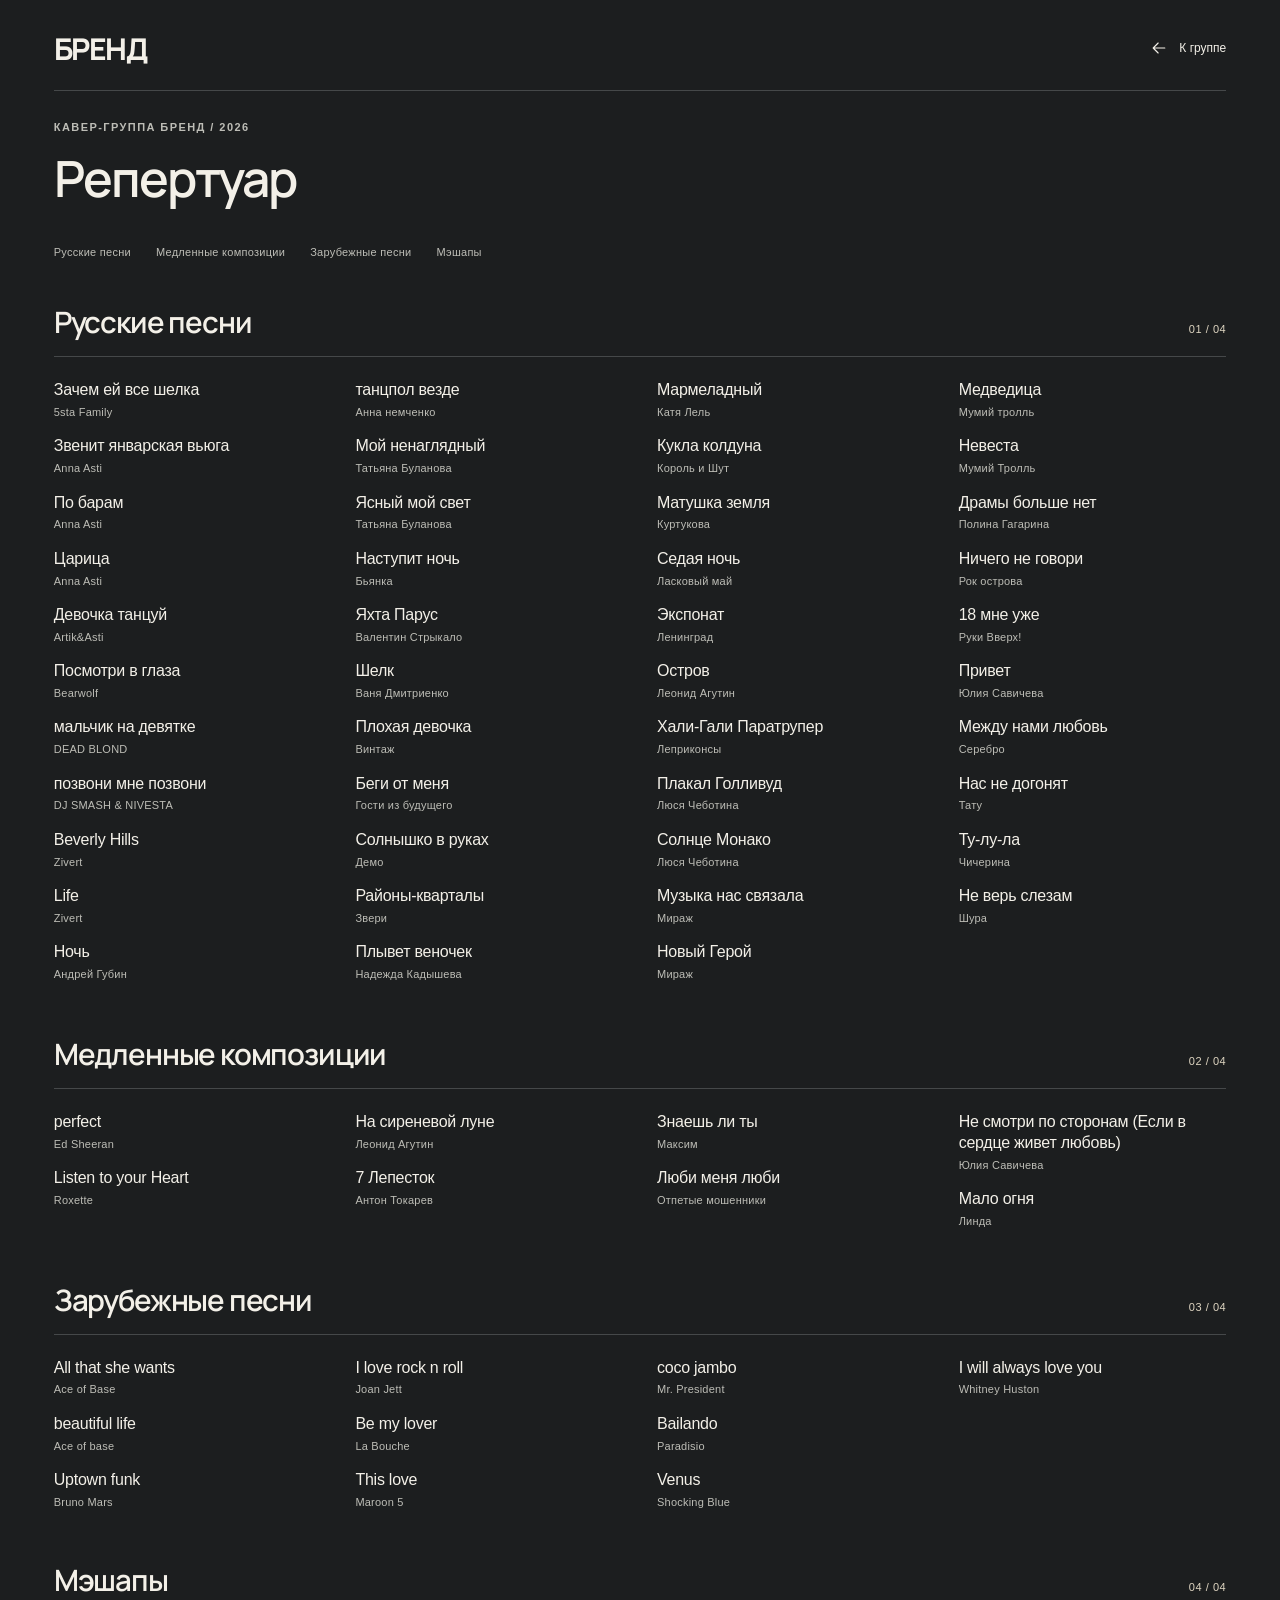
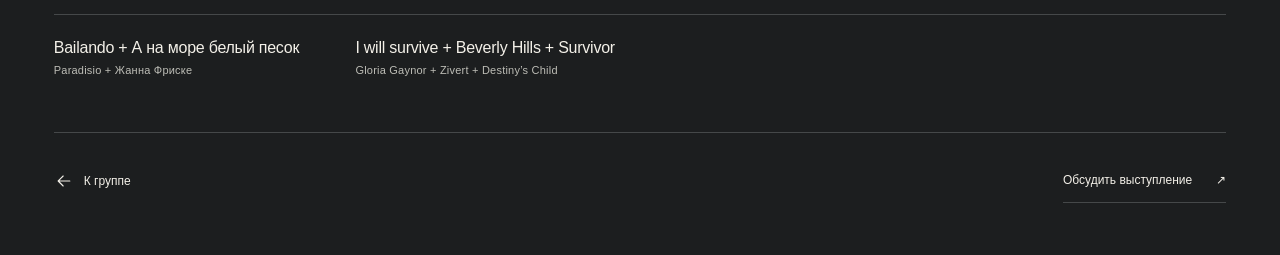
==== brend-repertoire.html @ 03346eb5 "Refresh band photos, shared typography and full-screen galleries" ====
<!doctype html>
<html lang="ru"><head><meta charset="utf-8"><meta name="viewport" content="width=device-width,initial-scale=1"><meta name="robots" content="noindex,nofollow"><meta name="theme-color" content="#f3f0e9"><meta name="color-scheme" content="light"><title>Репертуар — БРЕНД</title><meta name="description" content="Полный репертуар кавер-группы БРЕНД"><link rel="stylesheet" href="styles.css?v=20261029"><link rel="stylesheet" href="repertoire.css?v=20261029"><link rel="icon" href="data:image/svg+xml,%3Csvg%20xmlns%3D%22http%3A%2F%2Fwww.w3.org%2F2000%2Fsvg%22%20viewBox%3D%220%200%2048%2048%22%3E%3Crect%20width%3D%2248%22%20height%3D%2248%22%20rx%3D%228%22%20fill%3D%22%2320201e%22%2F%3E%3Cpath%20d%3D%22M14%2014l20%2020m0-20L14%2034%22%20stroke%3D%22%23f3f0e9%22%20stroke-width%3D%223%22%2F%3E%3C%2Fsvg%3E"></head><body class="repertoire-page brend"><a class="skip" href="#main">К содержимому</a><main id="main" class="rep-shell"><header class="rep-header"><a class="rep-brand" href="brend.html" aria-label="БРЕНД — на страницу группы">БРЕНД</a><a class="rep-back" href="brend.html"><svg viewBox="0 0 24 24" fill="none" aria-hidden="true"><path d="M19 12H5m6-6-6 6 6 6" stroke="currentColor" stroke-width="1.3" stroke-linecap="round" stroke-linejoin="round"/></svg><span>К группе</span></a></header><div class="rep-intro"><p class="eyebrow">КАВЕР-ГРУППА БРЕНД / 2026</p><h1>Репертуар</h1></div><div class="catalog-tools"><nav class="category-links" aria-label="Категории репертуара"><a href="#category-01">Русские песни</a><a href="#category-02">Медленные композиции</a><a href="#category-03">Зарубежные песни</a><a href="#category-04">Мэшапы</a></nav></div><div class="catalog-sections"><section class="rep-section" id="category-01" aria-labelledby="category-title-01"><header class="rep-section-head"><h2 id="category-title-01">Русские песни</h2><span class="rep-section-index">01 / 04</span></header><ol class="rep-songs" aria-label="Русские песни"><li class="rep-song" data-song-id="brend-p003"><span class="rep-song-title">Зачем ей все шелка</span><span class="rep-song-artist">5sta Family</span></li><li class="rep-song" data-song-id="brend-p004"><span class="rep-song-title">Звенит январская вьюга</span><span class="rep-song-artist">Anna Asti</span></li><li class="rep-song" data-song-id="brend-p005"><span class="rep-song-title">По барам</span><span class="rep-song-artist">Anna Asti</span></li><li class="rep-song" data-song-id="brend-p006"><span class="rep-song-title">Царица</span><span class="rep-song-artist">Anna Asti</span></li><li class="rep-song" data-song-id="brend-p007"><span class="rep-song-title">Девочка танцуй</span><span class="rep-song-artist">Artik&amp;Asti</span></li><li class="rep-song" data-song-id="brend-p008"><span class="rep-song-title">Посмотри в глаза</span><span class="rep-song-artist">Bearwolf</span></li><li class="rep-song" data-song-id="brend-p009"><span class="rep-song-title">мальчик на девятке</span><span class="rep-song-artist">DEAD BLOND</span></li><li class="rep-song" data-song-id="brend-p010"><span class="rep-song-title">позвони мне позвони</span><span class="rep-song-artist">DJ SMASH &amp; NIVESTA</span></li><li class="rep-song" data-song-id="brend-p011"><span class="rep-song-title">Beverly Hills</span><span class="rep-song-artist">Zivert</span></li><li class="rep-song" data-song-id="brend-p012"><span class="rep-song-title">Life</span><span class="rep-song-artist">Zivert</span></li><li class="rep-song" data-song-id="brend-p013"><span class="rep-song-title">Ночь</span><span class="rep-song-artist">Андрей Губин</span></li><li class="rep-song" data-song-id="brend-p014"><span class="rep-song-title">танцпол везде</span><span class="rep-song-artist">Анна немченко</span></li><li class="rep-song" data-song-id="brend-p015"><span class="rep-song-title">Мой ненаглядный</span><span class="rep-song-artist">Татьяна Буланова</span></li><li class="rep-song" data-song-id="brend-p016"><span class="rep-song-title">Ясный мой свет</span><span class="rep-song-artist">Татьяна Буланова</span></li><li class="rep-song" data-song-id="brend-p017"><span class="rep-song-title">Наступит ночь</span><span class="rep-song-artist">Бьянка</span></li><li class="rep-song" data-song-id="brend-p018"><span class="rep-song-title">Яхта Парус</span><span class="rep-song-artist">Валентин Стрыкало</span></li><li class="rep-song" data-song-id="brend-p019"><span class="rep-song-title">Шелк</span><span class="rep-song-artist">Ваня Дмитриенко</span></li><li class="rep-song" data-song-id="brend-p020"><span class="rep-song-title">Плохая девочка</span><span class="rep-song-artist">Винтаж</span></li><li class="rep-song" data-song-id="brend-p021"><span class="rep-song-title">Беги от меня</span><span class="rep-song-artist">Гости из будущего</span></li><li class="rep-song" data-song-id="brend-p022"><span class="rep-song-title">Солнышко в руках</span><span class="rep-song-artist">Демо</span></li><li class="rep-song" data-song-id="brend-p023"><span class="rep-song-title">Районы-кварталы</span><span class="rep-song-artist">Звери</span></li><li class="rep-song" data-song-id="brend-p024"><span class="rep-song-title">Плывет веночек</span><span class="rep-song-artist">Надежда Кадышева</span></li><li class="rep-song" data-song-id="brend-p025"><span class="rep-song-title">Мармеладный</span><span class="rep-song-artist">Катя Лель</span></li><li class="rep-song" data-song-id="brend-p026"><span class="rep-song-title">Кукла колдуна</span><span class="rep-song-artist">Король и Шут</span></li><li class="rep-song" data-song-id="brend-p027"><span class="rep-song-title">Матушка земля</span><span class="rep-song-artist">Куртукова</span></li><li class="rep-song" data-song-id="brend-p028"><span class="rep-song-title">Седая ночь</span><span class="rep-song-artist">Ласковый май</span></li><li class="rep-song" data-song-id="brend-p029"><span class="rep-song-title">Экспонат</span><span class="rep-song-artist">Ленинград</span></li><li class="rep-song" data-song-id="brend-p030"><span class="rep-song-title">Остров</span><span class="rep-song-artist">Леонид Агутин</span></li><li class="rep-song" data-song-id="brend-p031"><span class="rep-song-title">Хали-Гали Паратрупер</span><span class="rep-song-artist">Леприконсы</span></li><li class="rep-song" data-song-id="brend-p032"><span class="rep-song-title">Плакал Голливуд</span><span class="rep-song-artist">Люся Чеботина</span></li><li class="rep-song" data-song-id="brend-p033"><span class="rep-song-title">Солнце Монако</span><span class="rep-song-artist">Люся Чеботина</span></li><li class="rep-song" data-song-id="brend-p034"><span class="rep-song-title">Музыка нас связала</span><span class="rep-song-artist">Мираж</span></li><li class="rep-song" data-song-id="brend-p035"><span class="rep-song-title">Новый Герой</span><span class="rep-song-artist">Мираж</span></li><li class="rep-song" data-song-id="brend-p036"><span class="rep-song-title">Медведица</span><span class="rep-song-artist">Мумий тролль</span></li><li class="rep-song" data-song-id="brend-p037"><span class="rep-song-title">Невеста</span><span class="rep-song-artist">Мумий Тролль</span></li><li class="rep-song" data-song-id="brend-p038"><span class="rep-song-title">Драмы больше нет</span><span class="rep-song-artist">Полина Гагарина</span></li><li class="rep-song" data-song-id="brend-p039"><span class="rep-song-title">Ничего не говори</span><span class="rep-song-artist">Рок острова</span></li><li class="rep-song" data-song-id="brend-p040"><span class="rep-song-title">18 мне уже</span><span class="rep-song-artist">Руки Вверх!</span></li><li class="rep-song" data-song-id="brend-p041"><span class="rep-song-title">Привет</span><span class="rep-song-artist">Юлия Савичева</span></li><li class="rep-song" data-song-id="brend-p042"><span class="rep-song-title">Между нами любовь</span><span class="rep-song-artist">Серебро</span></li><li class="rep-song" data-song-id="brend-p043"><span class="rep-song-title">Нас не догонят</span><span class="rep-song-artist">Тату</span></li><li class="rep-song" data-song-id="brend-p044"><span class="rep-song-title">Ту-лу-ла</span><span class="rep-song-artist">Чичерина</span></li><li class="rep-song" data-song-id="brend-p045"><span class="rep-song-title">Не верь слезам</span><span class="rep-song-artist">Шура</span></li></ol></section><section class="rep-section" id="category-02" aria-labelledby="category-title-02"><header class="rep-section-head"><h2 id="category-title-02">Медленные композиции</h2><span class="rep-section-index">02 / 04</span></header><ol class="rep-songs" aria-label="Медленные композиции"><li class="rep-song" data-song-id="brend-p048"><span class="rep-song-title">perfect</span><span class="rep-song-artist">Ed Sheeran</span></li><li class="rep-song" data-song-id="brend-p049"><span class="rep-song-title">Listen to your Heart</span><span class="rep-song-artist">Roxette</span></li><li class="rep-song" data-song-id="brend-p050"><span class="rep-song-title">На сиреневой луне</span><span class="rep-song-artist">Леонид Агутин</span></li><li class="rep-song" data-song-id="brend-p051"><span class="rep-song-title">7 Лепесток</span><span class="rep-song-artist">Антон Токарев</span></li><li class="rep-song" data-song-id="brend-p052"><span class="rep-song-title">Знаешь ли ты</span><span class="rep-song-artist">Максим</span></li><li class="rep-song" data-song-id="brend-p053"><span class="rep-song-title">Люби меня люби</span><span class="rep-song-artist">Отпетые мошенники</span></li><li class="rep-song" data-song-id="brend-p054"><span class="rep-song-title">Не смотри по сторонам (Если в сердце живет любовь)</span><span class="rep-song-artist">Юлия Савичева</span></li><li class="rep-song" data-song-id="brend-p055"><span class="rep-song-title">Мало огня</span><span class="rep-song-artist">Линда</span></li></ol></section><section class="rep-section" id="category-03" aria-labelledby="category-title-03"><header class="rep-section-head"><h2 id="category-title-03">Зарубежные песни</h2><span class="rep-section-index">03 / 04</span></header><ol class="rep-songs" aria-label="Зарубежные песни"><li class="rep-song" data-song-id="brend-p058"><span class="rep-song-title">All that she wants</span><span class="rep-song-artist">Ace of Base</span></li><li class="rep-song" data-song-id="brend-p059"><span class="rep-song-title">beautiful life</span><span class="rep-song-artist">Ace of base</span></li><li class="rep-song" data-song-id="brend-p060"><span class="rep-song-title">Uptown funk</span><span class="rep-song-artist">Bruno Mars</span></li><li class="rep-song" data-song-id="brend-p061"><span class="rep-song-title">I love rock n roll</span><span class="rep-song-artist">Joan Jett</span></li><li class="rep-song" data-song-id="brend-p062"><span class="rep-song-title">Be my lover</span><span class="rep-song-artist">La Bouche</span></li><li class="rep-song" data-song-id="brend-p063"><span class="rep-song-title">This love</span><span class="rep-song-artist">Maroon 5</span></li><li class="rep-song" data-song-id="brend-p064"><span class="rep-song-title">coco jambo</span><span class="rep-song-artist">Mr. President</span></li><li class="rep-song" data-song-id="brend-p065"><span class="rep-song-title">Bailando</span><span class="rep-song-artist">Paradisio</span></li><li class="rep-song" data-song-id="brend-p066"><span class="rep-song-title">Venus</span><span class="rep-song-artist">Shocking Blue</span></li><li class="rep-song" data-song-id="brend-p067"><span class="rep-song-title">I will always love you</span><span class="rep-song-artist">Whitney Huston</span></li></ol></section><section class="rep-section" id="category-04" aria-labelledby="category-title-04"><header class="rep-section-head"><h2 id="category-title-04">Мэшапы</h2><span class="rep-section-index">04 / 04</span></header><ol class="rep-songs" aria-label="Мэшапы"><li class="rep-song" data-song-id="brend-p070"><span class="rep-song-title">Bailando + А на море белый песок</span><span class="rep-song-artist">Paradisio + Жанна Фриске</span></li><li class="rep-song" data-song-id="brend-p071"><span class="rep-song-title">I will survive + Beverly Hills + Survivor</span><span class="rep-song-artist">Gloria Gaynor + Zivert + Destiny’s Child</span></li></ol></section></div><footer class="rep-footer"><a class="rep-back" href="brend.html"><svg viewBox="0 0 24 24" fill="none" aria-hidden="true"><path d="M19 12H5m6-6-6 6 6 6" stroke="currentColor" stroke-width="1.3" stroke-linecap="round" stroke-linejoin="round"/></svg><span>К группе</span></a><a class="rep-booking" href="index.html?band=brend#booking">Обсудить выступление <span aria-hidden="true">↗</span></a></footer></main></body></html>
---- styles.css ----
:root{--paper:#f3f0e9;--ink:#20201e;--line:#d2cec6;--muted:#69665f;--accent:#353b3f;--gutter:clamp(22px,4.2vw,80px);font-family:Arial,Helvetica,sans-serif;color:var(--ink);background:var(--paper);font-synthesis:none}*{box-sizing:border-box}html{scroll-behavior:smooth;scroll-padding-top:90px}body{margin:0}a{color:inherit;text-decoration:none}button,input,select{font:inherit}button,a,input,select{-webkit-tap-highlight-color:transparent}button{cursor:pointer}img{display:block;width:100%;height:auto}button{color:inherit}a:focus-visible,button:focus-visible,input:focus-visible,select:focus-visible{outline:3px solid var(--accent);outline-offset:5px}button:disabled{cursor:default}h1,h2,h3,p{margin:0}h1,h2{letter-spacing:-.055em;line-height:.99;font-weight:500}h2{font-size:clamp(32px,3.4vw,58px)}.eyebrow{font-size:11px;letter-spacing:.13em;line-height:1.5;font-weight:700;margin-bottom:24px}.muted{color:var(--muted);font-size:15px;line-height:1.65}.skip{position:fixed;top:-100px;left:20px;background:white;padding:20px;z-index:50}.skip:focus{top:10px}.review-strip{height:32px;background:#242423;color:#dcd8d0;display:flex;align-items:center;justify-content:space-between;padding:0 var(--gutter);font-size:10px;letter-spacing:.09em}.review-strip a{letter-spacing:0;font-size:11px}.review-strip a:hover{text-decoration:underline}.site-header{display:flex;align-items:center;justify-content:space-between;padding:0 var(--gutter);height:84px;border-bottom:1px solid var(--line);gap:24px}.wordmark{font-weight:800;letter-spacing:-.04em;white-space:nowrap;font-size:17px}.wordmark i{font-style:normal;font-weight:400;color:var(--muted);margin:0 10px}.site-header nav{display:flex;align-items:center;gap:22px;font-size:12px;letter-spacing:.035em;font-weight:700}.site-header nav a{padding:10px 0}.site-header nav a[aria-current]{border-bottom:2px solid var(--accent)}.nav-divider{color:#aaa59c;font-weight:400}.header-cta{font-size:12px;border-bottom:1px solid currentColor;padding-bottom:7px}.header-cta span{margin-left:20px}.hub-intro{display:flex;justify-content:space-between;align-items:flex-end;padding:44px var(--gutter) 38px}.hub-intro h1{font-size:clamp(54px,6.5vw,108px);line-height:.91}.hub-intro .eyebrow{margin-bottom:16px}.hub-intro>p{line-height:1.65;font-size:16px;margin-bottom:4px;max-width:330px}.stages{display:grid;grid-template-columns:1fr 1fr;gap:20px;margin:0 var(--gutter)}.stage{display:block;min-width:0}.stage-image{height:clamp(280px,27vw,470px);position:relative;overflow:hidden;background:#252323}.stage-image img{height:100%;object-fit:cover;transition:transform .7s ease;object-position:center 43%}.mybach-stage .stage-image img{object-position:center 39%}.stage:hover img{transform:scale(1.025)}.stage-number{position:absolute;top:22px;left:24px;color:white;font-size:10px;letter-spacing:.15em;text-shadow:0 1px 8px #000}.stage-enter{position:absolute;bottom:22px;right:24px;width:46px;height:46px;border:1px solid #ffffff80;border-radius:50%;display:grid;place-items:center;color:white;background:#15151538;font-size:24px;transition:background .2s}.stage:hover .stage-enter{background:#f5f1e5;color:#262522}.stage-text{display:flex;align-items:center;justify-content:space-between;padding:22px 24px 24px;color:white;gap:14px}.brend-stage .stage-text{background:#353b3f}.mybach-stage .stage-text{background:#242423;color:#f5f1e8}.stage-text h2{font-size:clamp(28px,3.1vw,54px);letter-spacing:-.055em}.brend-stage h2{font-weight:900;font-style:italic}.mybach-stage h2{font-family:Georgia,'Times New Roman',serif;letter-spacing:-.07em;font-weight:400}.stage-text p{font-size:12px;margin-top:10px;opacity:.8;line-height:1.5}.stage-link{font-size:11px;white-space:nowrap}.section{margin:0 var(--gutter);padding:85px 0;border-bottom:1px solid var(--line)}.section-heading .muted{margin-top:22px}.listen-section{display:grid;grid-template-columns:1fr 1fr;gap:70px}.listen-section h2{font-size:clamp(30px,3vw,48px)}.promo-rows{align-self:center}.promo-row{display:grid;grid-template-columns:36px 1fr auto 40px 14px;gap:18px;width:100%;border:0;border-bottom:1px solid var(--line);background:none;text-align:left;align-items:center;padding:24px 0;font-size:12px}.promo-row:first-child{border-top:1px solid var(--line)}.promo-row>strong{font-size:15px}.promo-row:hover .play-small{background:var(--ink);color:var(--paper)}.play-small{display:grid;place-items:center;border:1px solid currentColor;width:34px;height:34px;border-radius:50%;font-size:10px}.promo-row>span:nth-child(3),.promo-row time{color:var(--muted);font-size:11px}.booking{display:grid;grid-template-columns:1fr 1fr;gap:90px}.booking h2{font-size:clamp(34px,3.7vw,64px)}.booking .muted{max-width:320px;margin-top:24px}.booking-form{max-width:660px}.booking-form label{display:flex;flex-direction:column;font-size:11px;line-height:1.6;gap:8px;margin-bottom:22px}.booking-form input,.booking-form select{width:100%;min-width:0;border:0;border-bottom:1px solid var(--line);background:transparent;border-radius:0;padding:10px 0 12px;font-size:14px;color:var(--ink);min-height:44px}.booking-form select{padding-right:22px}.form-row{display:grid;grid-template-columns:1fr 1fr;gap:24px}.button{display:inline-flex;align-items:center;justify-content:space-between;gap:24px;min-height:52px;padding:16px 24px;border:1px solid transparent;font-size:12px;line-height:1.4}.button.primary{background:var(--accent);color:#fff}.button:hover{filter:brightness(1.1)}.button small{opacity:.65;margin-left:16px;font-size:10px}.booking .button{width:100%}.form-result{margin-top:20px;padding-top:20px;border-top:1px solid var(--line);font-size:13px;line-height:1.7}.form-result[hidden]{display:none}footer{padding:34px var(--gutter);display:flex;align-items:center;justify-content:space-between;gap:24px;font-size:11px}footer>span{color:var(--muted)}footer>a:last-child{border-bottom:1px solid var(--line);padding:6px 0}.band-hero{display:grid;grid-template-columns:42% 58%;min-height:620px;overflow:hidden}.band-hero-copy{padding:65px 36px 58px var(--gutter);position:relative;z-index:1}.band-hero h1{font-size:clamp(70px,8vw,142px);white-space:nowrap;margin-bottom:32px;letter-spacing:-.07em}.brend .band-hero h1{font-style:italic;font-weight:900}.band-tagline{font-size:clamp(30px,3vw,47px);line-height:1.06;letter-spacing:-.045em;margin-bottom:22px}.hero-description{max-width:350px;font-size:14px;line-height:1.65;margin-bottom:32px;color:var(--muted)}.band-hero-image{position:relative;min-width:0;background:#221c1e;overflow:hidden}.band-hero-image img{height:100%;width:100%;object-fit:cover;object-position:center}.brend .band-hero-image img{object-fit:contain;background:#292d30}.band-hero-image .image-caption{position:absolute;bottom:24px;left:28px;font-size:10px;letter-spacing:.16em;color:white;opacity:.75}.mybach{--paper:#1b1c1c;--ink:#f1eee7;--line:#454443;--muted:#b6b3ab;--accent:#d7c6a3;color:var(--ink);background:var(--paper)}.mybach .review-strip{background:#111212}.mybach h1,.mybach h2{font-family:Georgia,'Times New Roman',serif;font-weight:400;letter-spacing:-.065em}.mybach .band-hero h1{font-size:clamp(72px,7.4vw,132px)}.mybach .button.primary{
 background:transparent;
 border-color:#777266;
 color:var(--ink);
 font-family:Georgia,'Times New Roman',serif;
 font-size:16px;
 letter-spacing:.01em;
 min-height:56px;
 padding:15px 22px;
 transition:background-color .2s,border-color .2s;
}
.mybach .button.primary:hover{
 background:#d7c6a312;
 border-color:var(--accent);
 filter:none;
}
.mybach .button.primary:active{background:#d7c6a31c}
.mybach .band-hero-copy .button.primary{gap:16px}
.mybach .band-hero-copy .button.primary>span{
 display:grid;
 place-items:center;
 flex:0 0 26px;
 height:26px;
 border:1px solid #777266;
 border-radius:50%;
 font-family:Arial,Helvetica,sans-serif;
 font-size:9px;
 padding-left:1px;
}
.mybach .button.primary small{
 font-family:Arial,Helvetica,sans-serif;
 font-size:10px;
 color:var(--muted);
 opacity:1;
 margin-left:12px;
}
.mybach .booking .button.primary{text-align:left}
.mybach .band-tagline{font-family:Georgia,'Times New Roman',serif;letter-spacing:-.04em}.mybach .booking-form select option{background:#1b1c1c;color:#f1eee7}.mybach input{color-scheme:dark}.section-nav{display:flex;align-items:center;gap:40px;border-block:1px solid var(--line);padding:24px var(--gutter);font-size:12px;overflow:auto;white-space:nowrap}.section-nav a:last-child{margin-left:auto}.section-nav a:hover{color:var(--accent)}.live-section{display:grid;grid-template-columns:32% 1fr;gap:60px;align-items:center}.video-poster{position:relative;padding:0;border:0;background:#171717;overflow:hidden;display:block;width:100%;aspect-ratio:16/9}.video-poster img{height:100%;object-fit:cover;filter:brightness(.8);transition:transform .6s,filter .3s}.video-poster:hover img{transform:scale(1.02);filter:brightness(1)}.play-disc{position:absolute;left:50%;top:50%;transform:translate(-50%,-50%);display:grid;place-items:center;width:78px;height:78px;border-radius:50%;border:1px solid #ffffffaa;color:white;background:#15151550;font-size:18px}.poster-label{position:absolute;bottom:22px;left:26px;right:26px;display:flex;justify-content:space-between;color:white;font-size:10px;letter-spacing:.12em}.music-section{display:grid;grid-template-columns:1fr 1fr;gap:80px}.tags{display:flex;flex-wrap:wrap;gap:8px;margin-top:25px;margin-bottom:28px}.tags span{font-size:11px;border:1px solid var(--line);padding:8px 12px;border-radius:100px}.text-link{font-size:12px;display:inline-flex;gap:28px;border-bottom:1px solid var(--line);padding-bottom:10px}.text-link>span{font-size:10px;color:var(--muted)}.song-list{margin:0;padding:0;list-style:none}.song-list li{display:grid;grid-template-columns:25px 1fr;gap:5px 20px;padding:17px 0;border-bottom:1px solid var(--line)}.song-list li:first-child{padding-top:0}.song-list strong{font-size:15px;line-height:1.4}.song-list li>span:last-child{font-size:12px;color:var(--muted);grid-column:2;line-height:1.6}.song-num{font-size:10px;color:var(--muted);padding-top:4px}.inline-heading{display:flex;justify-content:space-between;align-items:flex-end;margin-bottom:36px}.photo-grid{display:grid;grid-template-columns:1fr 1.4fr;gap:20px;align-items:stretch}.photo-grid img{width:100%;height:530px;object-fit:cover}.photo-grid img:first-child{object-position:center 35%}.photo-grid img:last-child{object-position:center}.organizers{display:grid;grid-template-columns:1fr 1fr;gap:80px}.organizers h2{font-size:clamp(30px,3vw,50px)}.download-list a{display:flex;align-items:center;justify-content:space-between;gap:20px;padding:25px 0;border-bottom:1px solid var(--line);font-size:14px}.download-list a:first-child{padding-top:0}.download-list span{font-size:10px;white-space:nowrap;color:var(--muted)}.download-list a:hover{text-decoration:underline}.other-band{display:grid;grid-template-columns:1fr 1fr auto;align-items:center;padding:65px var(--gutter);gap:32px;background:#e5e0d6;color:#252522}.other-band>span:first-child{font-size:10px;letter-spacing:.12em}.other-band strong{font-size:clamp(36px,5vw,78px);letter-spacing:-.06em;font-family:Georgia,serif;font-weight:400}.mybach .other-band strong{font-family:Arial,sans-serif;font-weight:900;font-style:italic}.other-arrow{font-size:48px}.other-band:hover{background:#d4cec1}dialog{border:0;padding:48px 14px 14px;background:#151515;color:white;width:min(1100px,94vw);max-width:94vw;max-height:92dvh;box-shadow:0 30px 120px #0009;overflow:auto}dialog::backdrop{background:#000d}dialog video{width:100%;max-height:75dvh;display:block;background:black;aspect-ratio:16/9}.close-dialog{position:absolute;right:18px;top:10px;border:0;background:none;color:white;font-size:13px;padding:8px}.modal-open{overflow:hidden}.concept-main{padding:70px var(--gutter);max-width:1360px;margin:auto}.concept-main h1{font-size:clamp(42px,5.8vw,88px);max-width:1050px;line-height:1.03}.concept-lead{font-size:20px;line-height:1.65;max-width:850px;margin:32px 0}.concept-section{padding:65px 0;border-bottom:1px solid var(--line)}.concept-section:last-of-type{margin-bottom:45px}.concept-section>p:not(.eyebrow),.concept-section article p,.concept-columns li,.next-list li{font-size:16px;line-height:1.8;color:#514f49;max-width:900px}.concept-section>p+p{margin-top:20px}.architecture{max-width:920px;margin:0 auto 32px;text-align:center}.arch-home,.arch-end{padding:26px;border:1px solid var(--line);font-weight:700;font-size:14px;letter-spacing:.06em;background:#e9e5dc}.architecture span{display:block;font-size:12px;font-weight:400;letter-spacing:0;margin-top:10px}.arch-branches{display:grid;grid-template-columns:1fr 1fr;gap:24px;padding:24px 0;position:relative}.arch-branches a{padding:30px 18px;font-size:42px;font-weight:700;letter-spacing:-.04em;line-height:1.1}.arch-brend{background:#a52d2b;color:white}.arch-mybach{background:#242423;color:#eee9df;font-family:Georgia,serif;font-weight:400!important}.arch-branches a span{margin:14px 0}.arch-branches small{font-family:Arial,sans-serif;font-size:12px;font-weight:400;letter-spacing:0;display:block;line-height:1.5}.direction-grid,.concept-columns{display:grid;grid-template-columns:1fr 1fr;gap:64px}.direction-grid h2,.concept-columns h2{font-size:34px;margin-bottom:22px}.swatch{display:block;width:100%;height:100px;margin-bottom:25px}.red{background:linear-gradient(90deg,#a52d2b 0 50%,#f3f0e9 50% 75%,#252522 75%)}.charcoal{background:linear-gradient(90deg,#242423 0 50%,#d7c6a3 50% 75%,#f3f0e9 75%)}.concept-section .note{font-size:13px!important;margin-top:25px;max-width:none;color:#6a665f!important}.concept-columns ul{padding-left:20px}.next-list{padding-left:24px;max-width:960px}.next-list li{padding-left:10px;margin-bottom:22px}.next-list strong{color:#242423}
@media(min-width:1800px){.band-hero{min-height:740px}.band-hero-copy{padding-top:90px}}@media(max-width:1100px){.site-header{height:74px}.band-hero{min-height:560px;grid-template-columns:44% 56%}.band-hero h1{font-size:86px}.mybach .band-hero h1{font-size:76px}.band-hero-copy{padding-top:44px;padding-bottom:44px}.stage-link{display:none}.listen-section,.booking,.music-section,.organizers{gap:40px}.live-section{gap:30px}.photo-grid img{height:420px}.section{padding:66px 0}.promo-row{gap:12px;grid-template-columns:32px 1fr auto 32px 12px}.promo-row>span:nth-child(3){font-size:10px}.concept-columns,.direction-grid{gap:36px}}
@media(max-width:760px){:root{--gutter:22px}.review-strip{font-size:8px;height:30px;letter-spacing:.07em}.review-strip a{font-size:10px}.site-header{height:70px;gap:14px;flex-wrap:wrap}.wordmark{font-size:13px}.wordmark i{margin:0 5px}.site-header nav{font-size:10px;gap:12px}.header-cta{display:none}.hub-intro{padding-top:36px;padding-bottom:28px;align-items:flex-start;gap:24px}.hub-intro h1{font-size:58px}.hub-intro>p{font-size:12px;max-width:140px;line-height:1.6;padding-top:35px}.eyebrow{font-size:10px;margin-bottom:16px}.stages{gap:14px}.stage-image{height:290px}.stage-image img{object-position:center!important}.stage-number{font-size:8px;left:13px;top:15px}.stage-enter{width:34px;height:34px;right:13px;bottom:15px;font-size:19px}.stage-text{padding:20px 16px}.stage-text h2{font-size:34px}.stage-text p{font-size:10px}.section{padding:50px 0}.listen-section,.booking,.live-section,.music-section,.organizers{grid-template-columns:1fr;gap:32px}.listen-section h2{font-size:37px}.promo-row{padding:22px 0;grid-template-columns:34px 1fr auto 35px 12px;gap:15px}.promo-row>span:nth-child(3){font-size:11px}.booking h2{font-size:41px}.booking .muted{margin-top:18px}.booking-form{max-width:none}.form-row{gap:18px}.booking-form input,.booking-form select{font-size:16px}footer{flex-wrap:wrap;padding-block:28px;gap:18px}footer>span{font-size:10px;order:3;width:100%}footer>a:last-child{margin-left:auto}.band-hero{grid-template-columns:1fr;min-height:0}.band-hero-copy{padding:40px var(--gutter) 38px}.band-hero h1{font-size:100px;margin-bottom:23px}.mybach .band-hero h1{font-size:84px}.band-tagline{font-size:38px}.hero-description{max-width:440px;font-size:14px;margin-bottom:24px}.band-hero-image{height:auto;aspect-ratio:1.5}.band-hero-image img{object-fit:cover}.section-nav{gap:26px;padding-block:21px;font-size:11px}.section-nav a:last-child{margin-left:0}.live-section .section-heading h2{font-size:40px}.play-disc{height:64px;width:64px;font-size:15px}.music-section .section-heading h2{font-size:42px}.song-list li:first-child{padding-top:17px;border-top:1px solid var(--line)}.photo-grid{gap:12px;grid-template-columns:1fr 1fr}.photo-grid img{height:300px}.inline-heading{gap:20px}.inline-heading h2{font-size:37px}.inline-heading>.muted{display:none}.organizers h2{font-size:37px}.other-band{padding-block:40px;grid-template-columns:1fr auto;gap:22px}.other-band>span:first-child{grid-column:1/-1;font-size:9px}.other-band strong{font-size:52px}.other-arrow{font-size:36px}.concept-main{padding-top:44px}.concept-main h1{font-size:48px}.concept-lead{font-size:17px}.concept-section{padding:42px 0}.concept-section>p:not(.eyebrow),.concept-section article p,.concept-columns li,.next-list li{font-size:14px}.direction-grid,.concept-columns{gap:32px}.arch-branches a{font-size:32px}.arch-branches{gap:14px}.architecture span{line-height:1.6}.direction-grid h2,.concept-columns h2{font-size:29px}.swatch{height:80px}.next-list{padding-left:18px}.next-list li{padding-left:3px}}
@media(max-width:520px){.hub-intro{display:block}.hub-intro h1{font-size:64px}.hub-intro>p{padding-top:20px;max-width:none;font-size:13px}.stages{grid-template-columns:1fr;gap:24px}.stage-image{height:auto;aspect-ratio:1.45}.stage-text{padding:20px}.stage-text h2{font-size:41px}.stage-text p{font-size:11px}.stage-link{display:block;font-size:10px}.stage-number{left:20px;font-size:9px}.stage-enter{width:40px;height:40px;right:18px}.stage-image img{position:absolute;inset:0}.band-hero h1{font-size:88px}.mybach .band-hero h1{font-size:72px}.band-hero-image{aspect-ratio:1.35}.band-hero-copy .button{min-width:230px}.form-row{grid-template-columns:1fr;gap:0}.photo-grid{grid-template-columns:1fr}.photo-grid img:first-child{height:440px;object-fit:contain;background:#242423}.photo-grid img:last-child{height:auto;aspect-ratio:1.3;object-fit:cover}.poster-label{bottom:15px;left:18px;right:18px;font-size:9px}.concept-main h1{font-size:42px}.concept-lead{font-size:16px}.direction-grid,.concept-columns{grid-template-columns:1fr;gap:36px}.arch-branches{gap:12px}.arch-branches a{font-size:24px;padding:25px 12px}.arch-branches small{font-size:10px}.arch-home,.arch-end{font-size:12px;padding:22px 14px}.promo-row{gap:12px}.promo-row>strong{font-size:13px}.promo-row>span:nth-child(3){font-size:10px}.stage-text{gap:10px}}
@media(max-width:360px){:root{--gutter:16px}.site-header nav{gap:8px;font-size:9px}.wordmark{font-size:12px}.hub-intro h1{font-size:59px}.band-hero h1{font-size:78px}.mybach .band-hero h1{font-size:65px}.stage-link{font-size:9px}.stage-text{padding:18px 16px}.stage-text h2{font-size:36px}.promo-row{gap:8px;grid-template-columns:30px 1fr auto 28px 9px}.promo-row>strong{font-size:12px}.booking .button{padding-inline:18px}.concept-main h1{font-size:37px}}
@media(prefers-reduced-motion:reduce){html{scroll-behavior:auto}*,*::before,*::after{transition:none!important;animation:none!important}}

/* One shared booking form; each band keeps its own invitation styling. */
.booking-cta{display:flex;align-items:center;justify-content:space-between;gap:48px}
.booking-cta h2{font-size:clamp(34px,3.7vw,64px)}
.booking-cta .muted{max-width:430px;margin-top:24px}
.booking-cta .button{flex-shrink:0;min-width:260px}
.booking-form .field-hint{font-size:10px;color:var(--muted);font-weight:400}
.booking-form input:focus-visible,.booking-form select:focus-visible{outline:none;border-bottom-color:var(--accent);box-shadow:0 1px 0 var(--accent)}
.booking-form input[type="date"]{display:block;max-width:100%;min-height:44px;-webkit-appearance:none}
.booking-form input::-webkit-date-and-time-value{text-align:left;min-height:20px}
.booking-form .button:disabled{opacity:.65}
.form-result:focus{outline:none}
@media(max-width:760px){
 .booking-cta{align-items:flex-start;flex-direction:column;gap:28px}
 .booking-cta h2{font-size:41px}
 .booking-cta .muted{margin-top:18px}
 .booking-cta .button{width:100%;min-width:0}
}

/* Songs move around the centered repertoire introduction. */
.music-section.music-orbit{position:relative;isolation:isolate;display:grid;grid-template-columns:minmax(0,1fr);place-items:center;gap:0;min-height:690px;padding:150px 0;overflow:hidden}
.music-orbit .section-heading{position:relative;z-index:1;width:min(440px,calc(100% - 48px));text-align:center;padding:25px 0}
.music-orbit .section-heading::before{content:"";position:absolute;z-index:-1;inset:-70px -90px;background:radial-gradient(ellipse,var(--paper) 52%,transparent 73%);pointer-events:none}
.music-orbit .section-heading .muted{max-width:290px;margin:22px auto 0}
.music-orbit .tags{justify-content:center;margin:26px auto 30px}
.music-orbit .text-link{padding:12px 0;gap:24px}
.repertoire-orbit{position:absolute;inset:0;overflow:hidden;pointer-events:none;mask-image:linear-gradient(90deg,transparent,#000 8%,#000 92%,transparent)}
.orbit-song{position:absolute;left:var(--ox);top:var(--oy);transform:translate(-50%,-50%);white-space:nowrap;font-size:clamp(16px,1.65vw,25px);letter-spacing:-.025em;font-weight:500;line-height:1.2;color:var(--muted);opacity:.65;will-change:transform}
.orbit-song:nth-child(3n+1){color:var(--accent);opacity:.85}
.brend .orbit-song{font-style:italic;font-weight:600}
.mybach .orbit-song{font-family:Georgia,'Times New Roman',serif;font-size:clamp(17px,1.8vw,27px);font-weight:400}
.orbit-toggle{position:absolute;z-index:2;right:0;bottom:20px;display:grid;place-items:center;width:38px;height:38px;padding:0;border:1px solid var(--line);border-radius:50%;background:var(--paper);color:var(--muted)}
.orbit-toggle[hidden]{display:none}
.orbit-toggle:hover{color:var(--ink);border-color:var(--muted)}
.orbit-play{display:none}
.orbit-toggle[aria-pressed="true"] .orbit-play{display:block}
.orbit-toggle[aria-pressed="true"] .orbit-pause{display:none}
@media(max-width:760px){
 .music-section.music-orbit{min-height:650px;padding:160px 0}
 .music-orbit .section-heading{width:calc(100% - 34px);max-width:380px}
 .music-orbit .section-heading h2{font-size:clamp(34px,7.5vw,42px)}
 .music-orbit .section-heading::before{inset:-65px -34px}
 .music-orbit .section-heading .muted{font-size:14px;max-width:250px;margin-top:18px}
 .music-orbit .tags{gap:7px;max-width:300px;margin:22px auto 26px}
 .music-orbit .tags span{font-size:10px;padding:7px 10px}
 .orbit-song,.mybach .orbit-song{font-size:16px}
 .orbit-song:nth-child(n+9){display:none}
 .orbit-toggle{bottom:16px;width:34px;height:34px}
}
@media(prefers-reduced-motion:reduce){.orbit-song{will-change:auto}.orbit-toggle{display:none}}

/* Comfortable touch targets and stable media on small screens. */
html{-webkit-text-size-adjust:100%;text-size-adjust:100%}
.close-dialog{min-height:44px;min-width:44px;top:2px}
.orbit-toggle{width:44px;height:44px}
@media(max-width:760px){
 html{scroll-padding-top:24px}
 .site-header{height:auto;min-height:72px;gap:10px}
 .site-header .wordmark,.site-header nav a{display:inline-flex;align-items:center;min-height:44px}
 .site-header nav{gap:14px;font-size:11px}
 .site-header nav a{padding:8px 0}
 .site-header nav a[aria-current]{box-shadow:inset 0 -2px var(--accent);border:0}
 footer .wordmark,footer>a:last-child{display:inline-flex;align-items:center;min-height:44px}
 footer{gap:10px 18px}
 .button,.text-link{min-height:48px;align-items:center}
 .booking-form label{font-size:12px}
 .booking-form .field-hint{font-size:11px}
 .booking-form input,.booking-form select{min-height:48px}
 .music-section.music-orbit{min-height:590px;padding:145px 0}
 .music-orbit .section-heading::before{inset:-50px -34px}
 .music-orbit .text-link{font-size:13px}
 .orbit-toggle{width:44px;height:44px;right:0;bottom:12px}
 .orbit-song,.mybach .orbit-song{font-size:17px}
 dialog{padding:50px 10px 10px;max-height:calc(100dvh - 24px);max-width:calc(100vw - 24px);width:calc(100vw - 24px)}
 dialog video{max-height:calc(100dvh - 100px)}
 .photo-grid img:first-child{height:auto;max-height:520px;object-fit:contain}
}
@media(max-width:360px){
 .site-header nav{gap:10px;font-size:10px}
 .booking h2{font-size:38px}
 .booking-cta h2{font-size:37px}
}

@media(max-width:760px){.site-header nav{font-size:12px;gap:10px}.site-header nav a{min-width:44px;justify-content:center}}

/* Organizer identity and two equally prominent band cards. */
.organizer-header{height:auto;min-height:94px;display:grid;grid-template-columns:1fr auto 1fr;gap:28px;padding-block:14px}
.organizer-brand{display:inline-flex;flex-direction:column;justify-content:center;align-items:flex-start;min-height:44px;gap:5px;width:fit-content}
.organizer-brand>span{font-size:20px;line-height:1.1;font-weight:700;letter-spacing:-.035em}
.organizer-brand small{font-size:11px;line-height:1.4;letter-spacing:.025em;color:var(--muted)}
.contact-phone{display:inline-flex;align-items:center;justify-content:flex-end;min-height:44px;white-space:nowrap;font-size:14px;line-height:1.4;letter-spacing:-.01em}
.organizer-header .contact-phone{justify-self:end}
.organizer-footer .contact-phone{border:0;padding:0}
.booking-phone{display:inline-flex;align-items:center;min-height:44px;margin-top:12px;font-size:19px;letter-spacing:-.02em}
.booking-phone:hover,.contact-phone:hover{text-decoration:underline;text-underline-offset:5px}
.hub-intro{padding-top:38px;padding-bottom:34px}
.hub-intro h1{font-size:clamp(44px,5.1vw,80px);line-height:1.02;letter-spacing:-.055em}
.stages{grid-template-columns:repeat(2,minmax(0,1fr));align-items:stretch}
.stage{display:grid;grid-template-rows:auto 1fr}
.stage-text{align-items:flex-start}
.stage-text p{font-size:14px;line-height:1.5}
.stage-link{display:block;align-self:flex-end}
.brend-stage .stage-image img,.brend .band-hero-image img{filter:grayscale(1)}
.brend-stage .stage-text{background:#353b3f}
.mybach-stage .stage-text{background:#252624;color:#e5d8bb}
@media(max-width:760px){
 .organizer-header{grid-template-columns:minmax(0,1fr) auto;gap:0 12px;padding-block:10px;min-height:0}
 .organizer-brand>span{font-size:17px}
 .organizer-brand small{font-size:9px;letter-spacing:0}
 .organizer-header .contact-phone{font-size:12px;grid-column:2;grid-row:1}
 .organizer-header nav{grid-column:1/-1;justify-content:center;gap:24px;font-size:12px}
 .organizer-header nav a{min-height:40px}
 .hub-intro{display:block;padding-top:25px;padding-bottom:26px}
 .hub-intro h1{font-size:clamp(28px,7.8vw,48px);line-height:1.05}
 .stages{grid-template-columns:repeat(2,minmax(0,1fr));gap:12px}
 .stage-image{height:auto;aspect-ratio:3/2}
 .stage-image img{position:absolute;inset:0;object-fit:cover}
 .stage-text{padding:16px 14px;display:flex;flex-direction:column;gap:14px}
 .stage-text h2{font-size:clamp(23px,5.8vw,35px);line-height:1.1}
 .stage-text p{font-size:12px;line-height:1.5;margin-top:12px;min-height:6em;opacity:.9}
 .stage-link{align-self:flex-start;margin-top:auto;font-size:11px;line-height:1.5}
 .stage-enter{right:10px;bottom:10px;width:28px;height:28px;font-size:17px}
 .organizer-footer{align-items:center;justify-content:space-between}
 .organizer-footer .contact-phone{margin-left:0;font-size:13px}
 .organizer-footer>span{font-size:11px}
}
@media(max-width:360px){
 .organizer-brand>span{font-size:16px}
 .organizer-header .contact-phone{font-size:11px}
 .stage-text{padding:14px 11px}
 .stage-text h2{font-size:23px}
 .stage-text p{font-size:11px;min-height:6em}
 .stage-link{font-size:10px}
}

/* Shared type and graphite palette for both bands. */
@font-face{font-family:Manrope;src:url("assets/manrope-variable.ttf") format("truetype");font-weight:200 800;font-style:normal;font-display:swap}
:root{--display-font:Manrope,Arial,Helvetica,sans-serif}
.brend,.mybach{--paper:#1c1e1f;--ink:#f3f0e8;--line:#454849;--muted:#bdbdb6;--accent:#ded5c1;color:var(--ink);background:var(--paper)}
.brend-stage .stage-text,.mybach-stage .stage-text{background:#292c2d;color:#f3f0e8}
.brend-stage h2,.mybach-stage h2,.brend .band-hero h1,.mybach .band-hero h1,.band-page .other-band strong,.mybach .other-band strong{font-family:var(--display-font);font-weight:750;font-style:normal;letter-spacing:-.055em}
.band-page h2,.mybach h2,.band-page .band-tagline,.mybach .band-tagline{font-family:var(--display-font);font-weight:550;font-style:normal;letter-spacing:-.045em}
.band-page .band-hero-copy{min-width:0}
.brend .band-hero h1,.mybach .band-hero h1{font-size:clamp(58px,6.8vw,122px);line-height:1.05}
.band-page .band-hero-image{background:#252728}
.band-page .band-hero-image img{object-fit:cover;object-position:center 40%;filter:none;background:#252728}
.brend-stage .stage-image img{filter:none;object-position:center 42%!important}
.band-page .button.primary{background:transparent;border-color:#7b7c76;color:var(--ink);font-family:var(--display-font);font-size:13px;font-weight:600;letter-spacing:0;min-height:56px;padding:16px 22px;filter:none}
.band-page .button.primary:hover{background:#ffffff0b;border-color:var(--accent);filter:none}
.band-page .button.primary:active{background:#ffffff14}
.band-page .band-hero-copy .button.primary{gap:16px}
.band-page .band-hero-copy .button.primary>span{display:grid;place-items:center;flex:0 0 26px;height:26px;border:1px solid #7b7c76;border-radius:50%;font-family:Arial,sans-serif;font-size:9px;padding-left:1px}
.band-page .button.primary small{font-family:Arial,sans-serif;font-size:10px;color:var(--muted);opacity:1;margin-left:12px}
.band-page .other-band{background:#26292a;color:var(--ink);border-bottom:1px solid var(--line)}
.band-page .other-band:hover{background:#303435}
.band-page .orbit-song,.mybach .orbit-song{font-family:var(--display-font);font-weight:450;font-style:normal;letter-spacing:-.02em}
.organizer-about,.band-about{display:grid;grid-template-columns:1fr 1fr;gap:70px;align-items:start}
.organizer-about h2,.band-about h2{font-family:var(--display-font);font-weight:600;letter-spacing:-.045em}
.about-lead{font-family:var(--display-font);font-size:clamp(22px,2.3vw,34px);font-weight:500;line-height:1.3;letter-spacing:-.035em;max-width:650px}
.organizer-about-copy .muted,.band-about-copy .muted{margin-top:22px;max-width:560px}
.band-about-copy .text-link{margin-top:26px}
.about-links{display:flex;flex-wrap:wrap;gap:18px 32px;margin-top:28px}
.about-links .text-link{min-height:44px;align-items:center}
.band-gallery{columns:3;column-gap:18px}
.gallery-tile{position:relative;display:block;break-inside:avoid;width:100%;margin:0 0 18px;padding:0;border:0;background:#282b2c;text-align:left;overflow:hidden}
.gallery-tile img{display:block;width:100%;height:auto;transition:transform .4s ease}
.gallery-tile:hover img{transform:scale(1.025)}
.gallery-tile:focus-visible{outline-offset:3px}
.gallery-expand{position:absolute;right:14px;bottom:14px;display:grid;place-items:center;width:34px;height:34px;border:1px solid #ffffff90;border-radius:50%;color:#fff;background:#14141450;font-size:20px;line-height:1;pointer-events:none}
.gallery-total{font-size:11px;letter-spacing:.1em;white-space:nowrap}
.photo-dialog{width:min(1180px,calc(100vw - 32px));max-width:calc(100vw - 32px);height:min(880px,calc(100dvh - 32px));max-height:calc(100dvh - 32px);padding:56px 66px 24px;overflow:hidden;background:#17191a;color:#f3f0e8}
.photo-stage{display:flex;flex-direction:column;justify-content:center;align-items:center;gap:18px;height:100%;min-height:0;margin:0}
.photo-view{display:block;flex:1;min-height:0;max-height:100%;width:100%;object-fit:contain;touch-action:pan-y}
.photo-stage figcaption{display:flex;align-items:center;justify-content:space-between;gap:20px;width:100%;font-size:12px;line-height:1.4;color:#c8c9c3}
.photo-counter{white-space:nowrap}
.photo-close,.photo-prev,.photo-next{position:absolute;display:grid;place-items:center;width:44px;height:44px;padding:10px;border:1px solid #686c6c;background:#17191a;color:#f3f0e8}
.photo-close svg,.photo-prev svg,.photo-next svg{width:22px;height:22px;fill:none;stroke:currentColor;stroke-width:1.3;stroke-linecap:round;stroke-linejoin:round}
.photo-close{right:12px;top:8px;border:0}
.photo-prev{left:10px;top:calc(50% - 22px)}
.photo-next{right:10px;top:calc(50% - 22px)}
@media(min-width:761px) and (max-width:1100px){.brend .band-hero h1,.mybach .band-hero h1{font-size:clamp(52px,6.4vw,72px)}}
@media(max-width:760px){
 .brend-stage h2,.mybach-stage h2{font-size:clamp(21px,5.5vw,34px)}
 .brend .band-hero h1,.mybach .band-hero h1{font-size:clamp(48px,13.5vw,84px);white-space:nowrap}
 .band-page .band-tagline{font-size:clamp(28px,7.6vw,38px);line-height:1.13}
 .organizer-about,.band-about{grid-template-columns:1fr;gap:26px}
 .about-lead{font-size:24px;line-height:1.35}
 .organizer-about h2,.band-about h2{font-size:36px}
 .organizer-about-copy .muted,.band-about-copy .muted{margin-top:18px}
 .about-links{gap:12px 24px;margin-top:22px}
 .band-gallery{columns:2;column-gap:12px}
 .gallery-tile{margin-bottom:12px}
 .gallery-expand{width:28px;height:28px;right:8px;bottom:8px;font-size:17px}
 .photo-section .inline-heading>.gallery-total{display:block;font-size:10px}
 .photo-section .inline-heading h2{font-size:clamp(27px,7.5vw,36px);line-height:1.1}
 .photo-dialog{width:calc(100vw - 24px);max-width:calc(100vw - 24px);height:calc(100dvh - 24px);max-height:calc(100dvh - 24px);padding:56px 14px 70px}
 .photo-stage{gap:14px}
 .photo-stage figcaption{font-size:11px;align-items:flex-start;gap:12px}
 .photo-prev,.photo-next{top:auto;bottom:12px}
 .photo-prev{left:14px}.photo-next{right:14px}
}
---- repertoire.css ----
.repertoire-page [hidden]{display:none!important}
.rep-shell{max-width:1570px;margin:auto;padding:26px var(--gutter) 52px}
.rep-header{display:flex;justify-content:space-between;align-items:center;gap:24px;padding-bottom:20px;border-bottom:1px solid var(--line);margin-bottom:28px}
.rep-brand{font-size:30px;line-height:1.1;letter-spacing:-.05em;font-weight:900;font-style:italic}
.mybach .rep-brand{font-family:Georgia,'Times New Roman',serif;font-size:31px;font-weight:400;font-style:normal;letter-spacing:-.06em}
.rep-back{display:inline-flex;align-items:center;gap:10px;min-height:44px;font-size:12px;line-height:1.4;white-space:nowrap}
.rep-back svg{width:20px;height:20px;flex:none}
.rep-back:hover,.rep-booking:hover{color:var(--accent)}
.rep-intro{margin-bottom:26px}
.rep-intro .eyebrow{margin-bottom:16px;color:var(--muted)}
.rep-intro h1{font-size:clamp(42px,3.9vw,58px);line-height:1.06;font-weight:800;font-style:italic;letter-spacing:-.055em}
.mybach .rep-intro h1{font-family:Georgia,'Times New Roman',serif;font-weight:400;font-style:normal}
.catalog-tools{margin-bottom:32px}
.category-links{display:flex;flex-wrap:wrap;gap:0 25px}
.category-links a{display:inline-flex;align-items:center;min-height:44px;font-size:11px;line-height:1.5;letter-spacing:.025em;color:var(--muted);text-underline-offset:5px}
.category-links a:hover{color:var(--ink);text-decoration:underline}
.rep-section{margin-bottom:54px;scroll-margin-top:28px;min-width:0}
.rep-section-head{display:flex;justify-content:space-between;align-items:baseline;gap:16px 24px;padding-bottom:16px;margin-bottom:23px;border-bottom:1px solid var(--line)}
.rep-section h2{font-size:clamp(25px,2.3vw,36px);line-height:1.15;letter-spacing:-.035em;font-weight:700;font-style:italic}
.mybach .rep-section h2{font-weight:400;font-style:normal}
.rep-section-index{color:var(--accent);font-size:11px;line-height:1.4;letter-spacing:.05em;white-space:nowrap;flex:none}
.rep-songs{column-count:4;column-gap:34px;column-fill:balance;margin:0;padding:0;list-style:none}
.rep-song{display:block;break-inside:avoid;page-break-inside:avoid;min-width:0;max-width:100%;margin:0 0 16px;padding:0;overflow-wrap:anywhere}
.rep-song-title{display:block;font-size:16px;line-height:1.3;font-weight:500;letter-spacing:-.015em}
.rep-song-artist{display:block;margin-top:4px;font-size:11px;line-height:1.4;color:var(--muted);letter-spacing:.02em}
.rep-song-note{display:block;margin-top:3px;font-size:10px;line-height:1.4;color:var(--muted)}
.mybach .rep-song-title{font-family:Georgia,'Times New Roman',serif;font-size:18px;line-height:1.3;font-weight:400;letter-spacing:-.01em}
.rep-footer{padding:26px 0 0;border-top:1px solid var(--line);display:flex;justify-content:space-between;align-items:center;gap:20px}
.rep-booking{display:inline-flex;align-items:center;gap:24px;min-height:44px;font-size:12px;line-height:1.4}
@media(max-width:1279px){.rep-songs{column-count:2;column-gap:40px}}
@media(max-width:760px){.rep-shell{padding-top:24px;padding-bottom:36px}.rep-header{margin-bottom:32px;padding-bottom:18px}.rep-intro{margin-bottom:28px}.rep-intro h1{font-size:48px}.catalog-tools{margin-bottom:34px}.rep-section{margin-bottom:40px}.rep-section h2{font-size:29px}.rep-section-head{margin-bottom:20px;padding-bottom:14px}.rep-songs{column-gap:26px}.rep-brand{font-size:25px}.mybach .rep-brand{font-size:26px}.rep-footer{flex-wrap:wrap}.rep-footer .rep-back{margin:0}.rep-footer .rep-booking{margin-left:0}.rep-back,.rep-booking{font-size:11px}}
@media(max-width:639px){.rep-songs{column-count:1}.category-links{gap:0 20px}.category-links a{font-size:11px}.rep-song{margin-bottom:14px}.rep-song-title{font-size:16px}.rep-song-artist{font-size:11px}.rep-section-head{align-items:flex-start}.rep-section-index{padding-top:6px}.rep-section h2{font-size:28px;max-width:280px}.rep-intro h1{font-size:44px}.mybach .rep-song-title{font-size:18px}.rep-footer{display:flex;gap:14px}}
@media(max-width:360px){.rep-intro h1{font-size:39px}.rep-section h2{font-size:25px}.rep-section-head{gap:12px}.rep-brand{font-size:23px}.mybach .rep-brand{font-size:24px}}

@media(max-width:760px){
 .rep-section-head h2{min-width:0;overflow-wrap:anywhere}
 .rep-footer{justify-content:flex-start;gap:12px 24px}
 .rep-footer .rep-booking{font-size:12px}
 .category-links{gap:4px 22px}
 .category-links a{font-size:12px}
}

/* Shared band typography. */
.repertoire-page .rep-brand{font-family:var(--display-font);font-style:normal;font-weight:750;letter-spacing:-.05em}
.repertoire-page .rep-intro h1,.repertoire-page .rep-section h2{font-family:var(--display-font);font-style:normal;font-weight:600;letter-spacing:-.04em}
.repertoire-page .rep-song-title{font-family:Arial,Helvetica,sans-serif;font-size:16px;font-weight:500;letter-spacing:-.015em}
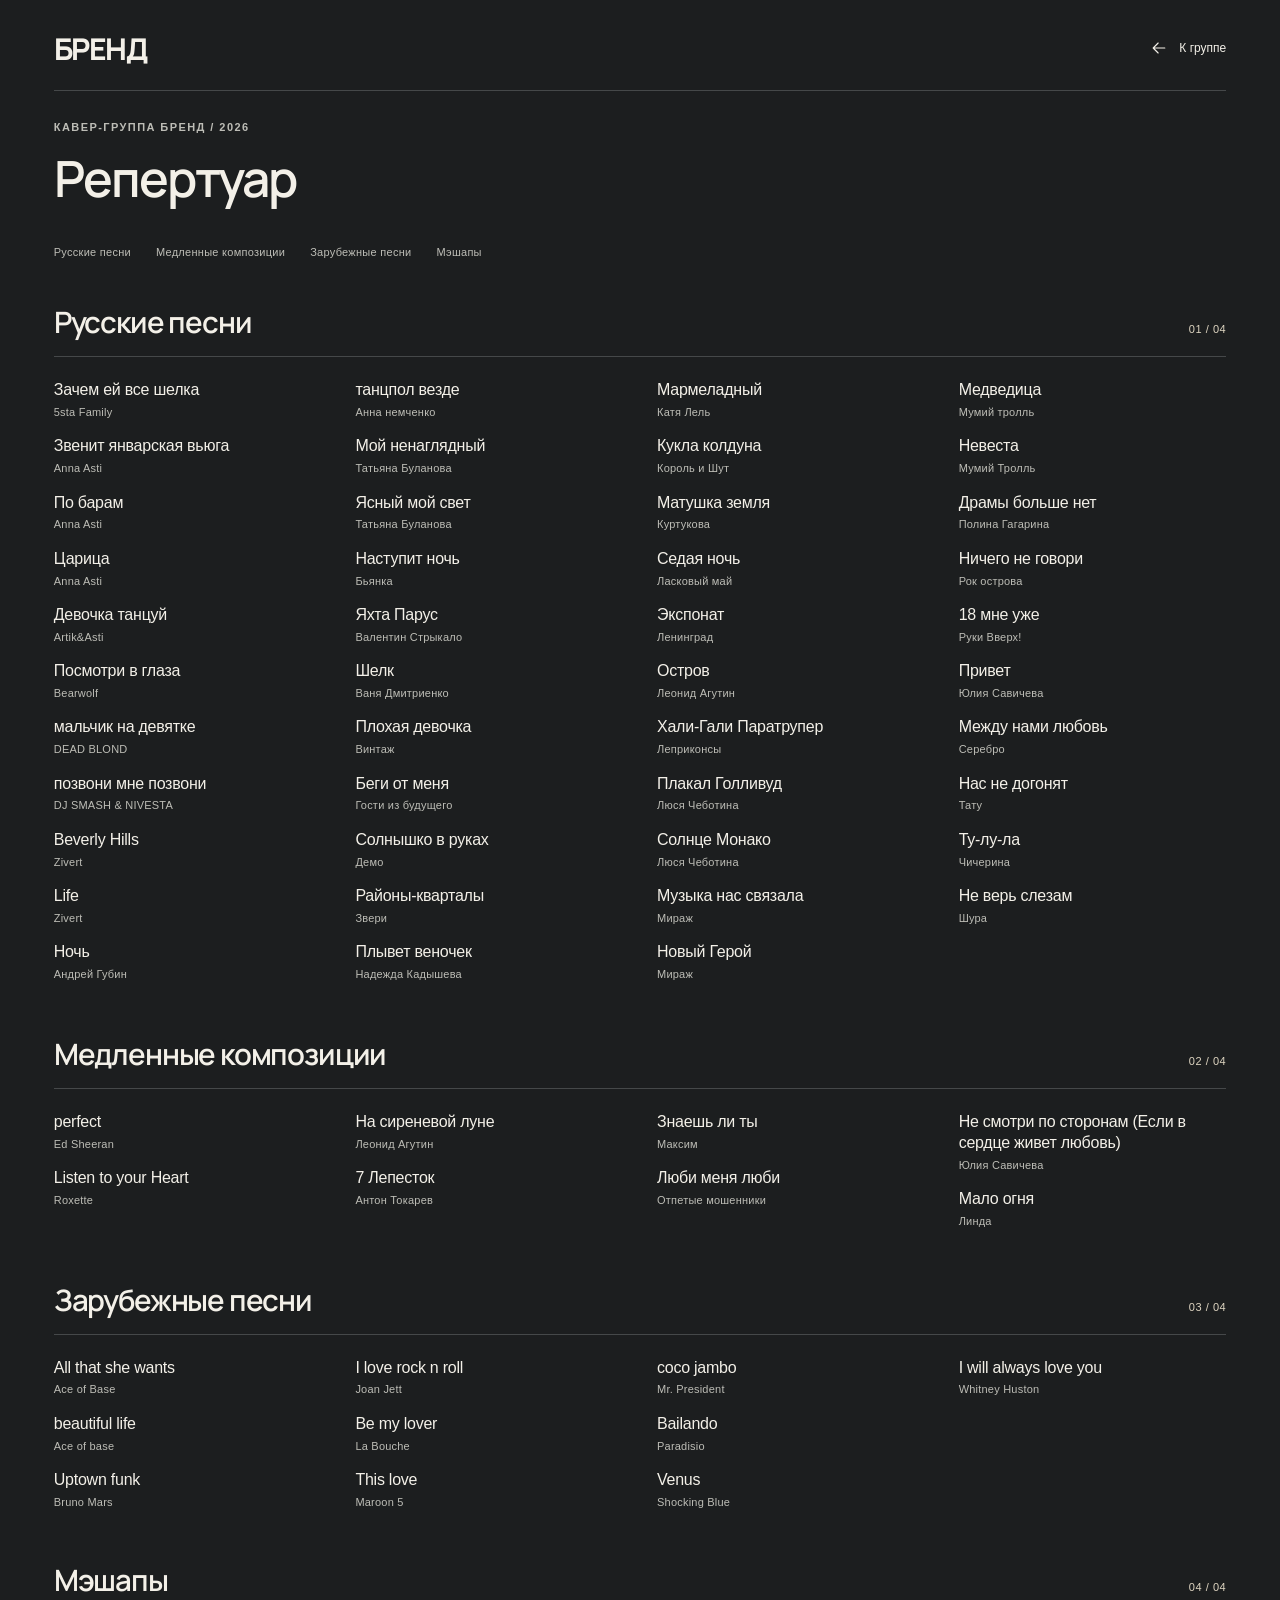
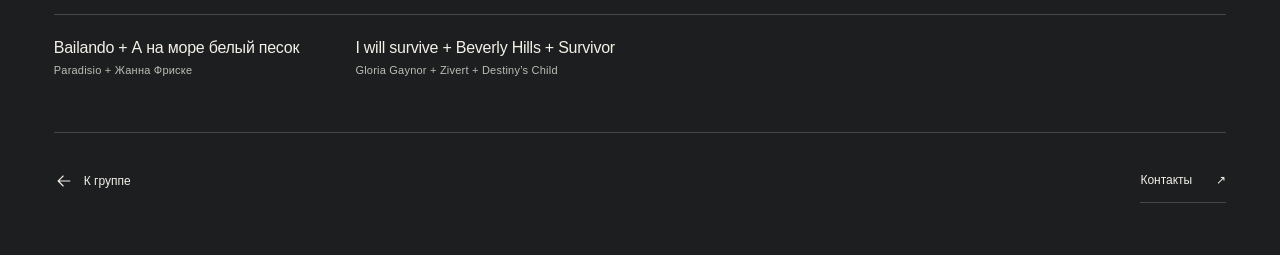
==== commit 8ad1bfa4: "Simplify contact labels and remove personal call prompts" ====
--- a/brend-repertoire.html
+++ b/brend-repertoire.html
@@ -1,2 +1,2 @@
 <!doctype html>
-<html lang="ru"><head><meta charset="utf-8"><meta name="viewport" content="width=device-width,initial-scale=1"><meta name="robots" content="noindex,nofollow"><meta name="theme-color" content="#f3f0e9"><meta name="color-scheme" content="light"><title>Репертуар — БРЕНД</title><meta name="description" content="Полный репертуар кавер-группы БРЕНД"><link rel="stylesheet" href="styles.css?v=20261029"><link rel="stylesheet" href="repertoire.css?v=20261029"><link rel="icon" href="data:image/svg+xml,%3Csvg%20xmlns%3D%22http%3A%2F%2Fwww.w3.org%2F2000%2Fsvg%22%20viewBox%3D%220%200%2048%2048%22%3E%3Crect%20width%3D%2248%22%20height%3D%2248%22%20rx%3D%228%22%20fill%3D%22%2320201e%22%2F%3E%3Cpath%20d%3D%22M14%2014l20%2020m0-20L14%2034%22%20stroke%3D%22%23f3f0e9%22%20stroke-width%3D%223%22%2F%3E%3C%2Fsvg%3E"></head><body class="repertoire-page brend"><a class="skip" href="#main">К содержимому</a><main id="main" class="rep-shell"><header class="rep-header"><a class="rep-brand" href="brend.html" aria-label="БРЕНД — на страницу группы">БРЕНД</a><a class="rep-back" href="brend.html"><svg viewBox="0 0 24 24" fill="none" aria-hidden="true"><path d="M19 12H5m6-6-6 6 6 6" stroke="currentColor" stroke-width="1.3" stroke-linecap="round" stroke-linejoin="round"/></svg><span>К группе</span></a></header><div class="rep-intro"><p class="eyebrow">КАВЕР-ГРУППА БРЕНД / 2026</p><h1>Репертуар</h1></div><div class="catalog-tools"><nav class="category-links" aria-label="Категории репертуара"><a href="#category-01">Русские песни</a><a href="#category-02">Медленные композиции</a><a href="#category-03">Зарубежные песни</a><a href="#category-04">Мэшапы</a></nav></div><div class="catalog-sections"><section class="rep-section" id="category-01" aria-labelledby="category-title-01"><header class="rep-section-head"><h2 id="category-title-01">Русские песни</h2><span class="rep-section-index">01 / 04</span></header><ol class="rep-songs" aria-label="Русские песни"><li class="rep-song" data-song-id="brend-p003"><span class="rep-song-title">Зачем ей все шелка</span><span class="rep-song-artist">5sta Family</span></li><li class="rep-song" data-song-id="brend-p004"><span class="rep-song-title">Звенит январская вьюга</span><span class="rep-song-artist">Anna Asti</span></li><li class="rep-song" data-song-id="brend-p005"><span class="rep-song-title">По барам</span><span class="rep-song-artist">Anna Asti</span></li><li class="rep-song" data-song-id="brend-p006"><span class="rep-song-title">Царица</span><span class="rep-song-artist">Anna Asti</span></li><li class="rep-song" data-song-id="brend-p007"><span class="rep-song-title">Девочка танцуй</span><span class="rep-song-artist">Artik&amp;Asti</span></li><li class="rep-song" data-song-id="brend-p008"><span class="rep-song-title">Посмотри в глаза</span><span class="rep-song-artist">Bearwolf</span></li><li class="rep-song" data-song-id="brend-p009"><span class="rep-song-title">мальчик на девятке</span><span class="rep-song-artist">DEAD BLOND</span></li><li class="rep-song" data-song-id="brend-p010"><span class="rep-song-title">позвони мне позвони</span><span class="rep-song-artist">DJ SMASH &amp; NIVESTA</span></li><li class="rep-song" data-song-id="brend-p011"><span class="rep-song-title">Beverly Hills</span><span class="rep-song-artist">Zivert</span></li><li class="rep-song" data-song-id="brend-p012"><span class="rep-song-title">Life</span><span class="rep-song-artist">Zivert</span></li><li class="rep-song" data-song-id="brend-p013"><span class="rep-song-title">Ночь</span><span class="rep-song-artist">Андрей Губин</span></li><li class="rep-song" data-song-id="brend-p014"><span class="rep-song-title">танцпол везде</span><span class="rep-song-artist">Анна немченко</span></li><li class="rep-song" data-song-id="brend-p015"><span class="rep-song-title">Мой ненаглядный</span><span class="rep-song-artist">Татьяна Буланова</span></li><li class="rep-song" data-song-id="brend-p016"><span class="rep-song-title">Ясный мой свет</span><span class="rep-song-artist">Татьяна Буланова</span></li><li class="rep-song" data-song-id="brend-p017"><span class="rep-song-title">Наступит ночь</span><span class="rep-song-artist">Бьянка</span></li><li class="rep-song" data-song-id="brend-p018"><span class="rep-song-title">Яхта Парус</span><span class="rep-song-artist">Валентин Стрыкало</span></li><li class="rep-song" data-song-id="brend-p019"><span class="rep-song-title">Шелк</span><span class="rep-song-artist">Ваня Дмитриенко</span></li><li class="rep-song" data-song-id="brend-p020"><span class="rep-song-title">Плохая девочка</span><span class="rep-song-artist">Винтаж</span></li><li class="rep-song" data-song-id="brend-p021"><span class="rep-song-title">Беги от меня</span><span class="rep-song-artist">Гости из будущего</span></li><li class="rep-song" data-song-id="brend-p022"><span class="rep-song-title">Солнышко в руках</span><span class="rep-song-artist">Демо</span></li><li class="rep-song" data-song-id="brend-p023"><span class="rep-song-title">Районы-кварталы</span><span class="rep-song-artist">Звери</span></li><li class="rep-song" data-song-id="brend-p024"><span class="rep-song-title">Плывет веночек</span><span class="rep-song-artist">Надежда Кадышева</span></li><li class="rep-song" data-song-id="brend-p025"><span class="rep-song-title">Мармеладный</span><span class="rep-song-artist">Катя Лель</span></li><li class="rep-song" data-song-id="brend-p026"><span class="rep-song-title">Кукла колдуна</span><span class="rep-song-artist">Король и Шут</span></li><li class="rep-song" data-song-id="brend-p027"><span class="rep-song-title">Матушка земля</span><span class="rep-song-artist">Куртукова</span></li><li class="rep-song" data-song-id="brend-p028"><span class="rep-song-title">Седая ночь</span><span class="rep-song-artist">Ласковый май</span></li><li class="rep-song" data-song-id="brend-p029"><span class="rep-song-title">Экспонат</span><span class="rep-song-artist">Ленинград</span></li><li class="rep-song" data-song-id="brend-p030"><span class="rep-song-title">Остров</span><span class="rep-song-artist">Леонид Агутин</span></li><li class="rep-song" data-song-id="brend-p031"><span class="rep-song-title">Хали-Гали Паратрупер</span><span class="rep-song-artist">Леприконсы</span></li><li class="rep-song" data-song-id="brend-p032"><span class="rep-song-title">Плакал Голливуд</span><span class="rep-song-artist">Люся Чеботина</span></li><li class="rep-song" data-song-id="brend-p033"><span class="rep-song-title">Солнце Монако</span><span class="rep-song-artist">Люся Чеботина</span></li><li class="rep-song" data-song-id="brend-p034"><span class="rep-song-title">Музыка нас связала</span><span class="rep-song-artist">Мираж</span></li><li class="rep-song" data-song-id="brend-p035"><span class="rep-song-title">Новый Герой</span><span class="rep-song-artist">Мираж</span></li><li class="rep-song" data-song-id="brend-p036"><span class="rep-song-title">Медведица</span><span class="rep-song-artist">Мумий тролль</span></li><li class="rep-song" data-song-id="brend-p037"><span class="rep-song-title">Невеста</span><span class="rep-song-artist">Мумий Тролль</span></li><li class="rep-song" data-song-id="brend-p038"><span class="rep-song-title">Драмы больше нет</span><span class="rep-song-artist">Полина Гагарина</span></li><li class="rep-song" data-song-id="brend-p039"><span class="rep-song-title">Ничего не говори</span><span class="rep-song-artist">Рок острова</span></li><li class="rep-song" data-song-id="brend-p040"><span class="rep-song-title">18 мне уже</span><span class="rep-song-artist">Руки Вверх!</span></li><li class="rep-song" data-song-id="brend-p041"><span class="rep-song-title">Привет</span><span class="rep-song-artist">Юлия Савичева</span></li><li class="rep-song" data-song-id="brend-p042"><span class="rep-song-title">Между нами любовь</span><span class="rep-song-artist">Серебро</span></li><li class="rep-song" data-song-id="brend-p043"><span class="rep-song-title">Нас не догонят</span><span class="rep-song-artist">Тату</span></li><li class="rep-song" data-song-id="brend-p044"><span class="rep-song-title">Ту-лу-ла</span><span class="rep-song-artist">Чичерина</span></li><li class="rep-song" data-song-id="brend-p045"><span class="rep-song-title">Не верь слезам</span><span class="rep-song-artist">Шура</span></li></ol></section><section class="rep-section" id="category-02" aria-labelledby="category-title-02"><header class="rep-section-head"><h2 id="category-title-02">Медленные композиции</h2><span class="rep-section-index">02 / 04</span></header><ol class="rep-songs" aria-label="Медленные композиции"><li class="rep-song" data-song-id="brend-p048"><span class="rep-song-title">perfect</span><span class="rep-song-artist">Ed Sheeran</span></li><li class="rep-song" data-song-id="brend-p049"><span class="rep-song-title">Listen to your Heart</span><span class="rep-song-artist">Roxette</span></li><li class="rep-song" data-song-id="brend-p050"><span class="rep-song-title">На сиреневой луне</span><span class="rep-song-artist">Леонид Агутин</span></li><li class="rep-song" data-song-id="brend-p051"><span class="rep-song-title">7 Лепесток</span><span class="rep-song-artist">Антон Токарев</span></li><li class="rep-song" data-song-id="brend-p052"><span class="rep-song-title">Знаешь ли ты</span><span class="rep-song-artist">Максим</span></li><li class="rep-song" data-song-id="brend-p053"><span class="rep-song-title">Люби меня люби</span><span class="rep-song-artist">Отпетые мошенники</span></li><li class="rep-song" data-song-id="brend-p054"><span class="rep-song-title">Не смотри по сторонам (Если в сердце живет любовь)</span><span class="rep-song-artist">Юлия Савичева</span></li><li class="rep-song" data-song-id="brend-p055"><span class="rep-song-title">Мало огня</span><span class="rep-song-artist">Линда</span></li></ol></section><section class="rep-section" id="category-03" aria-labelledby="category-title-03"><header class="rep-section-head"><h2 id="category-title-03">Зарубежные песни</h2><span class="rep-section-index">03 / 04</span></header><ol class="rep-songs" aria-label="Зарубежные песни"><li class="rep-song" data-song-id="brend-p058"><span class="rep-song-title">All that she wants</span><span class="rep-song-artist">Ace of Base</span></li><li class="rep-song" data-song-id="brend-p059"><span class="rep-song-title">beautiful life</span><span class="rep-song-artist">Ace of base</span></li><li class="rep-song" data-song-id="brend-p060"><span class="rep-song-title">Uptown funk</span><span class="rep-song-artist">Bruno Mars</span></li><li class="rep-song" data-song-id="brend-p061"><span class="rep-song-title">I love rock n roll</span><span class="rep-song-artist">Joan Jett</span></li><li class="rep-song" data-song-id="brend-p062"><span class="rep-song-title">Be my lover</span><span class="rep-song-artist">La Bouche</span></li><li class="rep-song" data-song-id="brend-p063"><span class="rep-song-title">This love</span><span class="rep-song-artist">Maroon 5</span></li><li class="rep-song" data-song-id="brend-p064"><span class="rep-song-title">coco jambo</span><span class="rep-song-artist">Mr. President</span></li><li class="rep-song" data-song-id="brend-p065"><span class="rep-song-title">Bailando</span><span class="rep-song-artist">Paradisio</span></li><li class="rep-song" data-song-id="brend-p066"><span class="rep-song-title">Venus</span><span class="rep-song-artist">Shocking Blue</span></li><li class="rep-song" data-song-id="brend-p067"><span class="rep-song-title">I will always love you</span><span class="rep-song-artist">Whitney Huston</span></li></ol></section><section class="rep-section" id="category-04" aria-labelledby="category-title-04"><header class="rep-section-head"><h2 id="category-title-04">Мэшапы</h2><span class="rep-section-index">04 / 04</span></header><ol class="rep-songs" aria-label="Мэшапы"><li class="rep-song" data-song-id="brend-p070"><span class="rep-song-title">Bailando + А на море белый песок</span><span class="rep-song-artist">Paradisio + Жанна Фриске</span></li><li class="rep-song" data-song-id="brend-p071"><span class="rep-song-title">I will survive + Beverly Hills + Survivor</span><span class="rep-song-artist">Gloria Gaynor + Zivert + Destiny’s Child</span></li></ol></section></div><footer class="rep-footer"><a class="rep-back" href="brend.html"><svg viewBox="0 0 24 24" fill="none" aria-hidden="true"><path d="M19 12H5m6-6-6 6 6 6" stroke="currentColor" stroke-width="1.3" stroke-linecap="round" stroke-linejoin="round"/></svg><span>К группе</span></a><a class="rep-booking" href="index.html?band=brend#booking">Обсудить выступление <span aria-hidden="true">↗</span></a></footer></main></body></html>+<html lang="ru"><head><meta charset="utf-8"><meta name="viewport" content="width=device-width,initial-scale=1"><meta name="robots" content="noindex,nofollow"><meta name="theme-color" content="#f3f0e9"><meta name="color-scheme" content="light"><title>Репертуар — БРЕНД</title><meta name="description" content="Полный репертуар кавер-группы БРЕНД"><link rel="stylesheet" href="styles.css?v=20261029-contacts-clean"><link rel="stylesheet" href="repertoire.css?v=20261029"><link rel="icon" href="data:image/svg+xml,%3Csvg%20xmlns%3D%22http%3A%2F%2Fwww.w3.org%2F2000%2Fsvg%22%20viewBox%3D%220%200%2048%2048%22%3E%3Crect%20width%3D%2248%22%20height%3D%2248%22%20rx%3D%228%22%20fill%3D%22%2320201e%22%2F%3E%3Cpath%20d%3D%22M14%2014l20%2020m0-20L14%2034%22%20stroke%3D%22%23f3f0e9%22%20stroke-width%3D%223%22%2F%3E%3C%2Fsvg%3E"></head><body class="repertoire-page brend"><a class="skip" href="#main">К содержимому</a><main id="main" class="rep-shell"><header class="rep-header"><a class="rep-brand" href="brend.html" aria-label="БРЕНД — на страницу группы">БРЕНД</a><a class="rep-back" href="brend.html"><svg viewBox="0 0 24 24" fill="none" aria-hidden="true"><path d="M19 12H5m6-6-6 6 6 6" stroke="currentColor" stroke-width="1.3" stroke-linecap="round" stroke-linejoin="round"/></svg><span>К группе</span></a></header><div class="rep-intro"><p class="eyebrow">КАВЕР-ГРУППА БРЕНД / 2026</p><h1>Репертуар</h1></div><div class="catalog-tools"><nav class="category-links" aria-label="Категории репертуара"><a href="#category-01">Русские песни</a><a href="#category-02">Медленные композиции</a><a href="#category-03">Зарубежные песни</a><a href="#category-04">Мэшапы</a></nav></div><div class="catalog-sections"><section class="rep-section" id="category-01" aria-labelledby="category-title-01"><header class="rep-section-head"><h2 id="category-title-01">Русские песни</h2><span class="rep-section-index">01 / 04</span></header><ol class="rep-songs" aria-label="Русские песни"><li class="rep-song" data-song-id="brend-p003"><span class="rep-song-title">Зачем ей все шелка</span><span class="rep-song-artist">5sta Family</span></li><li class="rep-song" data-song-id="brend-p004"><span class="rep-song-title">Звенит январская вьюга</span><span class="rep-song-artist">Anna Asti</span></li><li class="rep-song" data-song-id="brend-p005"><span class="rep-song-title">По барам</span><span class="rep-song-artist">Anna Asti</span></li><li class="rep-song" data-song-id="brend-p006"><span class="rep-song-title">Царица</span><span class="rep-song-artist">Anna Asti</span></li><li class="rep-song" data-song-id="brend-p007"><span class="rep-song-title">Девочка танцуй</span><span class="rep-song-artist">Artik&amp;Asti</span></li><li class="rep-song" data-song-id="brend-p008"><span class="rep-song-title">Посмотри в глаза</span><span class="rep-song-artist">Bearwolf</span></li><li class="rep-song" data-song-id="brend-p009"><span class="rep-song-title">мальчик на девятке</span><span class="rep-song-artist">DEAD BLOND</span></li><li class="rep-song" data-song-id="brend-p010"><span class="rep-song-title">позвони мне позвони</span><span class="rep-song-artist">DJ SMASH &amp; NIVESTA</span></li><li class="rep-song" data-song-id="brend-p011"><span class="rep-song-title">Beverly Hills</span><span class="rep-song-artist">Zivert</span></li><li class="rep-song" data-song-id="brend-p012"><span class="rep-song-title">Life</span><span class="rep-song-artist">Zivert</span></li><li class="rep-song" data-song-id="brend-p013"><span class="rep-song-title">Ночь</span><span class="rep-song-artist">Андрей Губин</span></li><li class="rep-song" data-song-id="brend-p014"><span class="rep-song-title">танцпол везде</span><span class="rep-song-artist">Анна немченко</span></li><li class="rep-song" data-song-id="brend-p015"><span class="rep-song-title">Мой ненаглядный</span><span class="rep-song-artist">Татьяна Буланова</span></li><li class="rep-song" data-song-id="brend-p016"><span class="rep-song-title">Ясный мой свет</span><span class="rep-song-artist">Татьяна Буланова</span></li><li class="rep-song" data-song-id="brend-p017"><span class="rep-song-title">Наступит ночь</span><span class="rep-song-artist">Бьянка</span></li><li class="rep-song" data-song-id="brend-p018"><span class="rep-song-title">Яхта Парус</span><span class="rep-song-artist">Валентин Стрыкало</span></li><li class="rep-song" data-song-id="brend-p019"><span class="rep-song-title">Шелк</span><span class="rep-song-artist">Ваня Дмитриенко</span></li><li class="rep-song" data-song-id="brend-p020"><span class="rep-song-title">Плохая девочка</span><span class="rep-song-artist">Винтаж</span></li><li class="rep-song" data-song-id="brend-p021"><span class="rep-song-title">Беги от меня</span><span class="rep-song-artist">Гости из будущего</span></li><li class="rep-song" data-song-id="brend-p022"><span class="rep-song-title">Солнышко в руках</span><span class="rep-song-artist">Демо</span></li><li class="rep-song" data-song-id="brend-p023"><span class="rep-song-title">Районы-кварталы</span><span class="rep-song-artist">Звери</span></li><li class="rep-song" data-song-id="brend-p024"><span class="rep-song-title">Плывет веночек</span><span class="rep-song-artist">Надежда Кадышева</span></li><li class="rep-song" data-song-id="brend-p025"><span class="rep-song-title">Мармеладный</span><span class="rep-song-artist">Катя Лель</span></li><li class="rep-song" data-song-id="brend-p026"><span class="rep-song-title">Кукла колдуна</span><span class="rep-song-artist">Король и Шут</span></li><li class="rep-song" data-song-id="brend-p027"><span class="rep-song-title">Матушка земля</span><span class="rep-song-artist">Куртукова</span></li><li class="rep-song" data-song-id="brend-p028"><span class="rep-song-title">Седая ночь</span><span class="rep-song-artist">Ласковый май</span></li><li class="rep-song" data-song-id="brend-p029"><span class="rep-song-title">Экспонат</span><span class="rep-song-artist">Ленинград</span></li><li class="rep-song" data-song-id="brend-p030"><span class="rep-song-title">Остров</span><span class="rep-song-artist">Леонид Агутин</span></li><li class="rep-song" data-song-id="brend-p031"><span class="rep-song-title">Хали-Гали Паратрупер</span><span class="rep-song-artist">Леприконсы</span></li><li class="rep-song" data-song-id="brend-p032"><span class="rep-song-title">Плакал Голливуд</span><span class="rep-song-artist">Люся Чеботина</span></li><li class="rep-song" data-song-id="brend-p033"><span class="rep-song-title">Солнце Монако</span><span class="rep-song-artist">Люся Чеботина</span></li><li class="rep-song" data-song-id="brend-p034"><span class="rep-song-title">Музыка нас связала</span><span class="rep-song-artist">Мираж</span></li><li class="rep-song" data-song-id="brend-p035"><span class="rep-song-title">Новый Герой</span><span class="rep-song-artist">Мираж</span></li><li class="rep-song" data-song-id="brend-p036"><span class="rep-song-title">Медведица</span><span class="rep-song-artist">Мумий тролль</span></li><li class="rep-song" data-song-id="brend-p037"><span class="rep-song-title">Невеста</span><span class="rep-song-artist">Мумий Тролль</span></li><li class="rep-song" data-song-id="brend-p038"><span class="rep-song-title">Драмы больше нет</span><span class="rep-song-artist">Полина Гагарина</span></li><li class="rep-song" data-song-id="brend-p039"><span class="rep-song-title">Ничего не говори</span><span class="rep-song-artist">Рок острова</span></li><li class="rep-song" data-song-id="brend-p040"><span class="rep-song-title">18 мне уже</span><span class="rep-song-artist">Руки Вверх!</span></li><li class="rep-song" data-song-id="brend-p041"><span class="rep-song-title">Привет</span><span class="rep-song-artist">Юлия Савичева</span></li><li class="rep-song" data-song-id="brend-p042"><span class="rep-song-title">Между нами любовь</span><span class="rep-song-artist">Серебро</span></li><li class="rep-song" data-song-id="brend-p043"><span class="rep-song-title">Нас не догонят</span><span class="rep-song-artist">Тату</span></li><li class="rep-song" data-song-id="brend-p044"><span class="rep-song-title">Ту-лу-ла</span><span class="rep-song-artist">Чичерина</span></li><li class="rep-song" data-song-id="brend-p045"><span class="rep-song-title">Не верь слезам</span><span class="rep-song-artist">Шура</span></li></ol></section><section class="rep-section" id="category-02" aria-labelledby="category-title-02"><header class="rep-section-head"><h2 id="category-title-02">Медленные композиции</h2><span class="rep-section-index">02 / 04</span></header><ol class="rep-songs" aria-label="Медленные композиции"><li class="rep-song" data-song-id="brend-p048"><span class="rep-song-title">perfect</span><span class="rep-song-artist">Ed Sheeran</span></li><li class="rep-song" data-song-id="brend-p049"><span class="rep-song-title">Listen to your Heart</span><span class="rep-song-artist">Roxette</span></li><li class="rep-song" data-song-id="brend-p050"><span class="rep-song-title">На сиреневой луне</span><span class="rep-song-artist">Леонид Агутин</span></li><li class="rep-song" data-song-id="brend-p051"><span class="rep-song-title">7 Лепесток</span><span class="rep-song-artist">Антон Токарев</span></li><li class="rep-song" data-song-id="brend-p052"><span class="rep-song-title">Знаешь ли ты</span><span class="rep-song-artist">Максим</span></li><li class="rep-song" data-song-id="brend-p053"><span class="rep-song-title">Люби меня люби</span><span class="rep-song-artist">Отпетые мошенники</span></li><li class="rep-song" data-song-id="brend-p054"><span class="rep-song-title">Не смотри по сторонам (Если в сердце живет любовь)</span><span class="rep-song-artist">Юлия Савичева</span></li><li class="rep-song" data-song-id="brend-p055"><span class="rep-song-title">Мало огня</span><span class="rep-song-artist">Линда</span></li></ol></section><section class="rep-section" id="category-03" aria-labelledby="category-title-03"><header class="rep-section-head"><h2 id="category-title-03">Зарубежные песни</h2><span class="rep-section-index">03 / 04</span></header><ol class="rep-songs" aria-label="Зарубежные песни"><li class="rep-song" data-song-id="brend-p058"><span class="rep-song-title">All that she wants</span><span class="rep-song-artist">Ace of Base</span></li><li class="rep-song" data-song-id="brend-p059"><span class="rep-song-title">beautiful life</span><span class="rep-song-artist">Ace of base</span></li><li class="rep-song" data-song-id="brend-p060"><span class="rep-song-title">Uptown funk</span><span class="rep-song-artist">Bruno Mars</span></li><li class="rep-song" data-song-id="brend-p061"><span class="rep-song-title">I love rock n roll</span><span class="rep-song-artist">Joan Jett</span></li><li class="rep-song" data-song-id="brend-p062"><span class="rep-song-title">Be my lover</span><span class="rep-song-artist">La Bouche</span></li><li class="rep-song" data-song-id="brend-p063"><span class="rep-song-title">This love</span><span class="rep-song-artist">Maroon 5</span></li><li class="rep-song" data-song-id="brend-p064"><span class="rep-song-title">coco jambo</span><span class="rep-song-artist">Mr. President</span></li><li class="rep-song" data-song-id="brend-p065"><span class="rep-song-title">Bailando</span><span class="rep-song-artist">Paradisio</span></li><li class="rep-song" data-song-id="brend-p066"><span class="rep-song-title">Venus</span><span class="rep-song-artist">Shocking Blue</span></li><li class="rep-song" data-song-id="brend-p067"><span class="rep-song-title">I will always love you</span><span class="rep-song-artist">Whitney Huston</span></li></ol></section><section class="rep-section" id="category-04" aria-labelledby="category-title-04"><header class="rep-section-head"><h2 id="category-title-04">Мэшапы</h2><span class="rep-section-index">04 / 04</span></header><ol class="rep-songs" aria-label="Мэшапы"><li class="rep-song" data-song-id="brend-p070"><span class="rep-song-title">Bailando + А на море белый песок</span><span class="rep-song-artist">Paradisio + Жанна Фриске</span></li><li class="rep-song" data-song-id="brend-p071"><span class="rep-song-title">I will survive + Beverly Hills + Survivor</span><span class="rep-song-artist">Gloria Gaynor + Zivert + Destiny’s Child</span></li></ol></section></div><footer class="rep-footer"><a class="rep-back" href="brend.html"><svg viewBox="0 0 24 24" fill="none" aria-hidden="true"><path d="M19 12H5m6-6-6 6 6 6" stroke="currentColor" stroke-width="1.3" stroke-linecap="round" stroke-linejoin="round"/></svg><span>К группе</span></a><a class="rep-booking" href="index.html#contacts">Контакты <span aria-hidden="true">↗</span></a></footer></main></body></html>
--- a/styles.css
+++ b/styles.css
@@ -242,3 +242,25 @@
  .photo-prev,.photo-next{top:auto;bottom:12px}
  .photo-prev{left:14px}.photo-next{right:14px}
 }
+
+/* Contacts follow the same light editorial layout as the main page. */
+.contacts-section.section{position:relative;display:grid;grid-template-columns:1fr 1fr;align-items:start;gap:70px;padding:85px 0;border-bottom:1px solid var(--line);scroll-margin-top:24px}
+.contact-anchor{position:absolute;top:0;left:0;width:0;height:0}
+.contacts-intro,.contacts-details{min-width:0}
+.contacts-intro h2{font-family:var(--display-font);font-size:clamp(32px,3.4vw,58px);font-weight:550;line-height:1.1;letter-spacing:-.055em}
+.contacts-person{display:flex;align-items:baseline;justify-content:space-between;flex-wrap:wrap;gap:8px 20px;margin-bottom:26px}
+.contacts-person h3{font-family:var(--display-font);font-size:20px;font-weight:600;line-height:1.3;letter-spacing:-.04em}
+.contacts-person p{font-size:11px;line-height:1.5;color:var(--muted)}
+.contacts-number{display:flex;align-items:center;justify-content:space-between;gap:16px;min-height:88px;padding:20px 0;border-block:1px solid var(--line);font-family:var(--display-font);font-size:clamp(26px,3.25vw,48px);font-weight:500;letter-spacing:-.05em;line-height:1.2;white-space:nowrap}
+.contacts-number-arrow{font-family:Arial,Helvetica,sans-serif;font-size:30px;line-height:1;flex:none;transition:transform .2s ease}
+.contacts-number:hover .contacts-number-arrow{transform:translate(2px,-2px)}
+@media(max-width:1100px){.contacts-section.section{gap:40px;padding:66px 0}.contacts-number{font-size:clamp(26px,3.3vw,38px)}}
+@media(max-width:760px){
+ .contacts-section.section{grid-template-columns:minmax(0,1fr);padding:50px 0;gap:32px}
+ .contacts-intro h2{font-size:clamp(32px,8.6vw,44px)}
+ .contacts-person{margin-bottom:22px}
+ .contacts-person h3{font-size:20px}
+ .contacts-number{font-size:clamp(26px,7.4vw,38px);min-height:80px;padding:20px 0}
+ .contacts-number-arrow{font-size:27px}
+}
+@media(max-width:360px){.contacts-number{font-size:26px}.contacts-number-arrow{font-size:24px}.contacts-person{gap:6px 16px}}
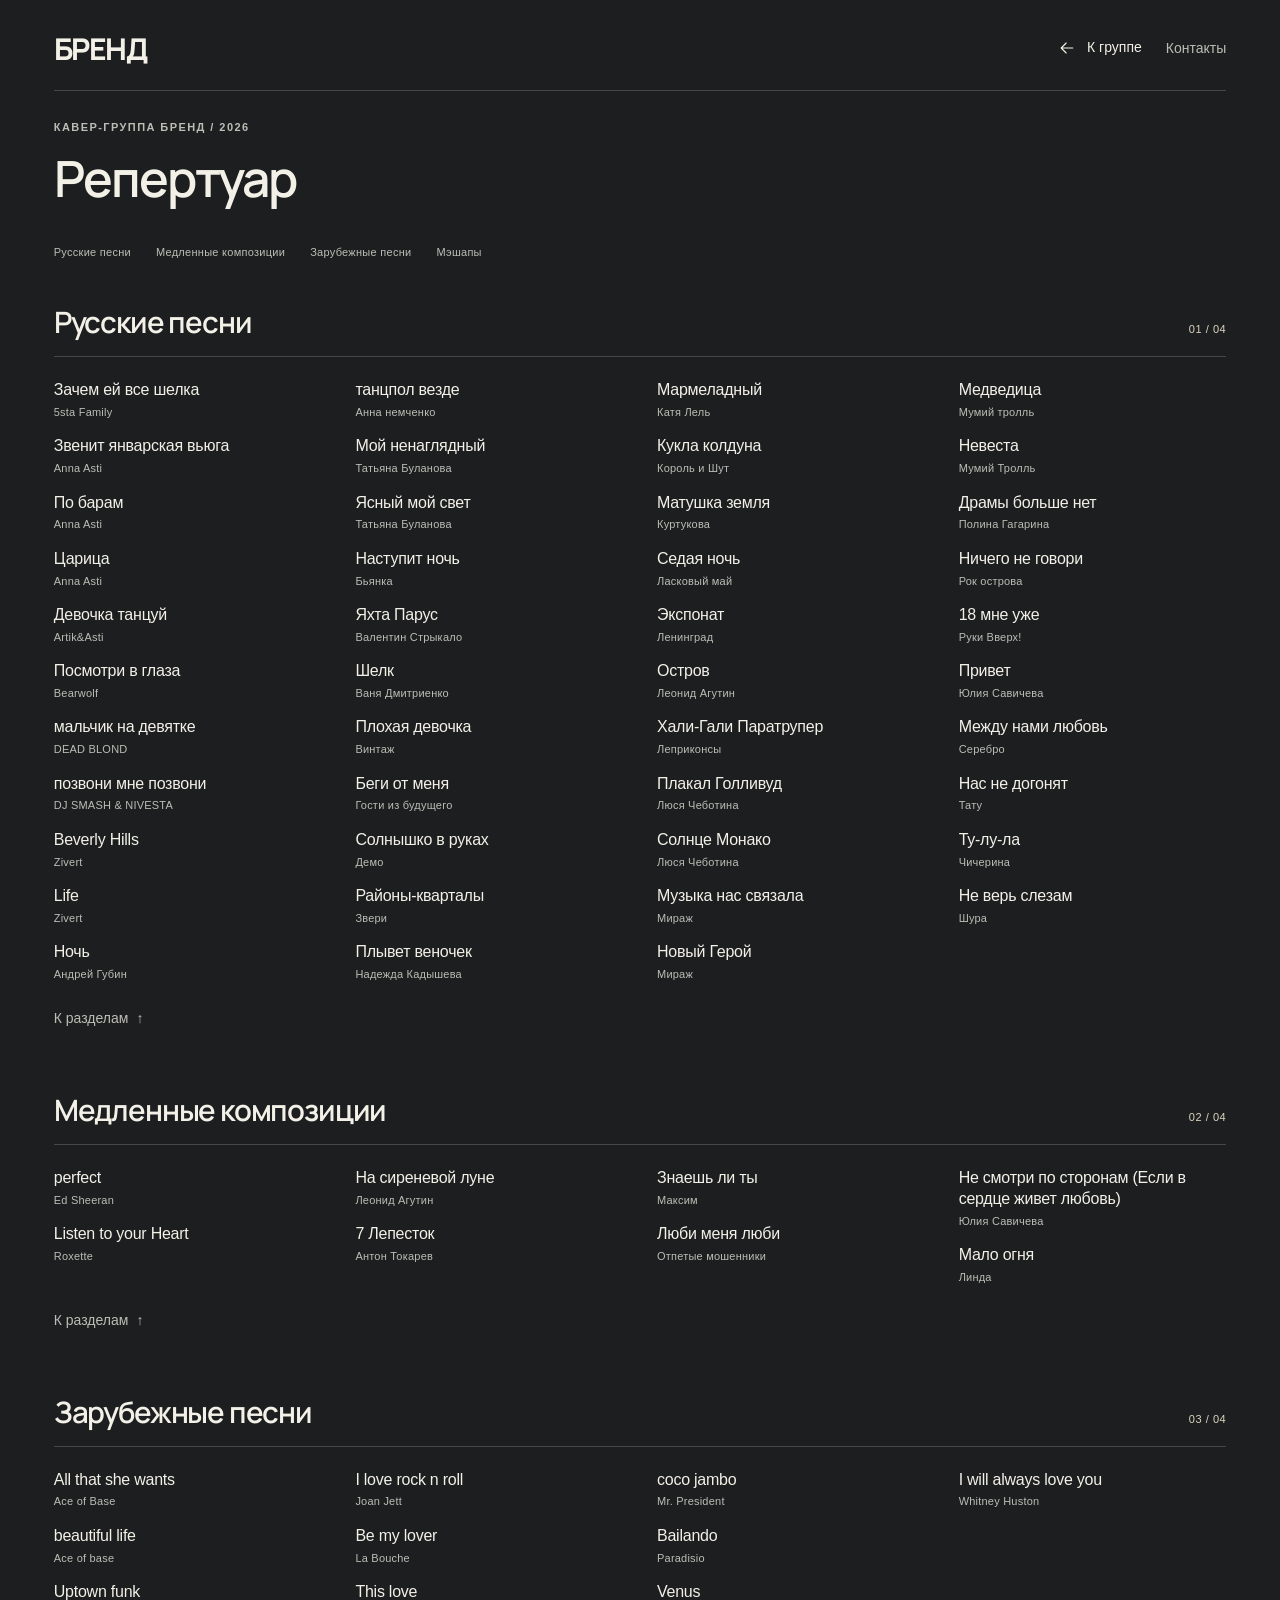
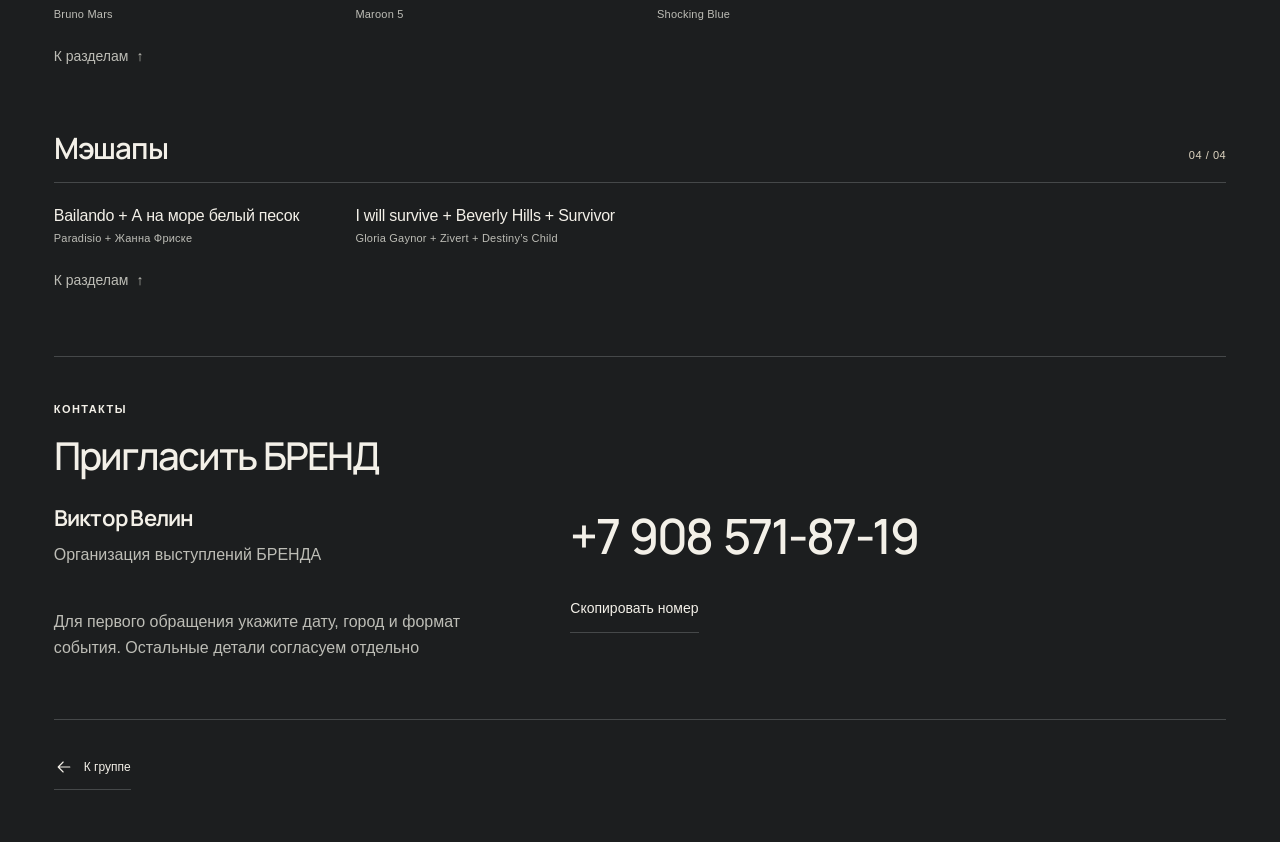
==== commit c4c40a3f: "Unify local contact sections and add accessible phone copying" ====
--- a/brend-repertoire.html
+++ b/brend-repertoire.html
@@ -1,2 +1,14 @@
 <!doctype html>
-<html lang="ru"><head><meta charset="utf-8"><meta name="viewport" content="width=device-width,initial-scale=1"><meta name="robots" content="noindex,nofollow"><meta name="theme-color" content="#f3f0e9"><meta name="color-scheme" content="light"><title>Репертуар — БРЕНД</title><meta name="description" content="Полный репертуар кавер-группы БРЕНД"><link rel="stylesheet" href="styles.css?v=20261029-contacts-clean"><link rel="stylesheet" href="repertoire.css?v=20261029"><link rel="icon" href="data:image/svg+xml,%3Csvg%20xmlns%3D%22http%3A%2F%2Fwww.w3.org%2F2000%2Fsvg%22%20viewBox%3D%220%200%2048%2048%22%3E%3Crect%20width%3D%2248%22%20height%3D%2248%22%20rx%3D%228%22%20fill%3D%22%2320201e%22%2F%3E%3Cpath%20d%3D%22M14%2014l20%2020m0-20L14%2034%22%20stroke%3D%22%23f3f0e9%22%20stroke-width%3D%223%22%2F%3E%3C%2Fsvg%3E"></head><body class="repertoire-page brend"><a class="skip" href="#main">К содержимому</a><main id="main" class="rep-shell"><header class="rep-header"><a class="rep-brand" href="brend.html" aria-label="БРЕНД — на страницу группы">БРЕНД</a><a class="rep-back" href="brend.html"><svg viewBox="0 0 24 24" fill="none" aria-hidden="true"><path d="M19 12H5m6-6-6 6 6 6" stroke="currentColor" stroke-width="1.3" stroke-linecap="round" stroke-linejoin="round"/></svg><span>К группе</span></a></header><div class="rep-intro"><p class="eyebrow">КАВЕР-ГРУППА БРЕНД / 2026</p><h1>Репертуар</h1></div><div class="catalog-tools"><nav class="category-links" aria-label="Категории репертуара"><a href="#category-01">Русские песни</a><a href="#category-02">Медленные композиции</a><a href="#category-03">Зарубежные песни</a><a href="#category-04">Мэшапы</a></nav></div><div class="catalog-sections"><section class="rep-section" id="category-01" aria-labelledby="category-title-01"><header class="rep-section-head"><h2 id="category-title-01">Русские песни</h2><span class="rep-section-index">01 / 04</span></header><ol class="rep-songs" aria-label="Русские песни"><li class="rep-song" data-song-id="brend-p003"><span class="rep-song-title">Зачем ей все шелка</span><span class="rep-song-artist">5sta Family</span></li><li class="rep-song" data-song-id="brend-p004"><span class="rep-song-title">Звенит январская вьюга</span><span class="rep-song-artist">Anna Asti</span></li><li class="rep-song" data-song-id="brend-p005"><span class="rep-song-title">По барам</span><span class="rep-song-artist">Anna Asti</span></li><li class="rep-song" data-song-id="brend-p006"><span class="rep-song-title">Царица</span><span class="rep-song-artist">Anna Asti</span></li><li class="rep-song" data-song-id="brend-p007"><span class="rep-song-title">Девочка танцуй</span><span class="rep-song-artist">Artik&amp;Asti</span></li><li class="rep-song" data-song-id="brend-p008"><span class="rep-song-title">Посмотри в глаза</span><span class="rep-song-artist">Bearwolf</span></li><li class="rep-song" data-song-id="brend-p009"><span class="rep-song-title">мальчик на девятке</span><span class="rep-song-artist">DEAD BLOND</span></li><li class="rep-song" data-song-id="brend-p010"><span class="rep-song-title">позвони мне позвони</span><span class="rep-song-artist">DJ SMASH &amp; NIVESTA</span></li><li class="rep-song" data-song-id="brend-p011"><span class="rep-song-title">Beverly Hills</span><span class="rep-song-artist">Zivert</span></li><li class="rep-song" data-song-id="brend-p012"><span class="rep-song-title">Life</span><span class="rep-song-artist">Zivert</span></li><li class="rep-song" data-song-id="brend-p013"><span class="rep-song-title">Ночь</span><span class="rep-song-artist">Андрей Губин</span></li><li class="rep-song" data-song-id="brend-p014"><span class="rep-song-title">танцпол везде</span><span class="rep-song-artist">Анна немченко</span></li><li class="rep-song" data-song-id="brend-p015"><span class="rep-song-title">Мой ненаглядный</span><span class="rep-song-artist">Татьяна Буланова</span></li><li class="rep-song" data-song-id="brend-p016"><span class="rep-song-title">Ясный мой свет</span><span class="rep-song-artist">Татьяна Буланова</span></li><li class="rep-song" data-song-id="brend-p017"><span class="rep-song-title">Наступит ночь</span><span class="rep-song-artist">Бьянка</span></li><li class="rep-song" data-song-id="brend-p018"><span class="rep-song-title">Яхта Парус</span><span class="rep-song-artist">Валентин Стрыкало</span></li><li class="rep-song" data-song-id="brend-p019"><span class="rep-song-title">Шелк</span><span class="rep-song-artist">Ваня Дмитриенко</span></li><li class="rep-song" data-song-id="brend-p020"><span class="rep-song-title">Плохая девочка</span><span class="rep-song-artist">Винтаж</span></li><li class="rep-song" data-song-id="brend-p021"><span class="rep-song-title">Беги от меня</span><span class="rep-song-artist">Гости из будущего</span></li><li class="rep-song" data-song-id="brend-p022"><span class="rep-song-title">Солнышко в руках</span><span class="rep-song-artist">Демо</span></li><li class="rep-song" data-song-id="brend-p023"><span class="rep-song-title">Районы-кварталы</span><span class="rep-song-artist">Звери</span></li><li class="rep-song" data-song-id="brend-p024"><span class="rep-song-title">Плывет веночек</span><span class="rep-song-artist">Надежда Кадышева</span></li><li class="rep-song" data-song-id="brend-p025"><span class="rep-song-title">Мармеладный</span><span class="rep-song-artist">Катя Лель</span></li><li class="rep-song" data-song-id="brend-p026"><span class="rep-song-title">Кукла колдуна</span><span class="rep-song-artist">Король и Шут</span></li><li class="rep-song" data-song-id="brend-p027"><span class="rep-song-title">Матушка земля</span><span class="rep-song-artist">Куртукова</span></li><li class="rep-song" data-song-id="brend-p028"><span class="rep-song-title">Седая ночь</span><span class="rep-song-artist">Ласковый май</span></li><li class="rep-song" data-song-id="brend-p029"><span class="rep-song-title">Экспонат</span><span class="rep-song-artist">Ленинград</span></li><li class="rep-song" data-song-id="brend-p030"><span class="rep-song-title">Остров</span><span class="rep-song-artist">Леонид Агутин</span></li><li class="rep-song" data-song-id="brend-p031"><span class="rep-song-title">Хали-Гали Паратрупер</span><span class="rep-song-artist">Леприконсы</span></li><li class="rep-song" data-song-id="brend-p032"><span class="rep-song-title">Плакал Голливуд</span><span class="rep-song-artist">Люся Чеботина</span></li><li class="rep-song" data-song-id="brend-p033"><span class="rep-song-title">Солнце Монако</span><span class="rep-song-artist">Люся Чеботина</span></li><li class="rep-song" data-song-id="brend-p034"><span class="rep-song-title">Музыка нас связала</span><span class="rep-song-artist">Мираж</span></li><li class="rep-song" data-song-id="brend-p035"><span class="rep-song-title">Новый Герой</span><span class="rep-song-artist">Мираж</span></li><li class="rep-song" data-song-id="brend-p036"><span class="rep-song-title">Медведица</span><span class="rep-song-artist">Мумий тролль</span></li><li class="rep-song" data-song-id="brend-p037"><span class="rep-song-title">Невеста</span><span class="rep-song-artist">Мумий Тролль</span></li><li class="rep-song" data-song-id="brend-p038"><span class="rep-song-title">Драмы больше нет</span><span class="rep-song-artist">Полина Гагарина</span></li><li class="rep-song" data-song-id="brend-p039"><span class="rep-song-title">Ничего не говори</span><span class="rep-song-artist">Рок острова</span></li><li class="rep-song" data-song-id="brend-p040"><span class="rep-song-title">18 мне уже</span><span class="rep-song-artist">Руки Вверх!</span></li><li class="rep-song" data-song-id="brend-p041"><span class="rep-song-title">Привет</span><span class="rep-song-artist">Юлия Савичева</span></li><li class="rep-song" data-song-id="brend-p042"><span class="rep-song-title">Между нами любовь</span><span class="rep-song-artist">Серебро</span></li><li class="rep-song" data-song-id="brend-p043"><span class="rep-song-title">Нас не догонят</span><span class="rep-song-artist">Тату</span></li><li class="rep-song" data-song-id="brend-p044"><span class="rep-song-title">Ту-лу-ла</span><span class="rep-song-artist">Чичерина</span></li><li class="rep-song" data-song-id="brend-p045"><span class="rep-song-title">Не верь слезам</span><span class="rep-song-artist">Шура</span></li></ol></section><section class="rep-section" id="category-02" aria-labelledby="category-title-02"><header class="rep-section-head"><h2 id="category-title-02">Медленные композиции</h2><span class="rep-section-index">02 / 04</span></header><ol class="rep-songs" aria-label="Медленные композиции"><li class="rep-song" data-song-id="brend-p048"><span class="rep-song-title">perfect</span><span class="rep-song-artist">Ed Sheeran</span></li><li class="rep-song" data-song-id="brend-p049"><span class="rep-song-title">Listen to your Heart</span><span class="rep-song-artist">Roxette</span></li><li class="rep-song" data-song-id="brend-p050"><span class="rep-song-title">На сиреневой луне</span><span class="rep-song-artist">Леонид Агутин</span></li><li class="rep-song" data-song-id="brend-p051"><span class="rep-song-title">7 Лепесток</span><span class="rep-song-artist">Антон Токарев</span></li><li class="rep-song" data-song-id="brend-p052"><span class="rep-song-title">Знаешь ли ты</span><span class="rep-song-artist">Максим</span></li><li class="rep-song" data-song-id="brend-p053"><span class="rep-song-title">Люби меня люби</span><span class="rep-song-artist">Отпетые мошенники</span></li><li class="rep-song" data-song-id="brend-p054"><span class="rep-song-title">Не смотри по сторонам (Если в сердце живет любовь)</span><span class="rep-song-artist">Юлия Савичева</span></li><li class="rep-song" data-song-id="brend-p055"><span class="rep-song-title">Мало огня</span><span class="rep-song-artist">Линда</span></li></ol></section><section class="rep-section" id="category-03" aria-labelledby="category-title-03"><header class="rep-section-head"><h2 id="category-title-03">Зарубежные песни</h2><span class="rep-section-index">03 / 04</span></header><ol class="rep-songs" aria-label="Зарубежные песни"><li class="rep-song" data-song-id="brend-p058"><span class="rep-song-title">All that she wants</span><span class="rep-song-artist">Ace of Base</span></li><li class="rep-song" data-song-id="brend-p059"><span class="rep-song-title">beautiful life</span><span class="rep-song-artist">Ace of base</span></li><li class="rep-song" data-song-id="brend-p060"><span class="rep-song-title">Uptown funk</span><span class="rep-song-artist">Bruno Mars</span></li><li class="rep-song" data-song-id="brend-p061"><span class="rep-song-title">I love rock n roll</span><span class="rep-song-artist">Joan Jett</span></li><li class="rep-song" data-song-id="brend-p062"><span class="rep-song-title">Be my lover</span><span class="rep-song-artist">La Bouche</span></li><li class="rep-song" data-song-id="brend-p063"><span class="rep-song-title">This love</span><span class="rep-song-artist">Maroon 5</span></li><li class="rep-song" data-song-id="brend-p064"><span class="rep-song-title">coco jambo</span><span class="rep-song-artist">Mr. President</span></li><li class="rep-song" data-song-id="brend-p065"><span class="rep-song-title">Bailando</span><span class="rep-song-artist">Paradisio</span></li><li class="rep-song" data-song-id="brend-p066"><span class="rep-song-title">Venus</span><span class="rep-song-artist">Shocking Blue</span></li><li class="rep-song" data-song-id="brend-p067"><span class="rep-song-title">I will always love you</span><span class="rep-song-artist">Whitney Huston</span></li></ol></section><section class="rep-section" id="category-04" aria-labelledby="category-title-04"><header class="rep-section-head"><h2 id="category-title-04">Мэшапы</h2><span class="rep-section-index">04 / 04</span></header><ol class="rep-songs" aria-label="Мэшапы"><li class="rep-song" data-song-id="brend-p070"><span class="rep-song-title">Bailando + А на море белый песок</span><span class="rep-song-artist">Paradisio + Жанна Фриске</span></li><li class="rep-song" data-song-id="brend-p071"><span class="rep-song-title">I will survive + Beverly Hills + Survivor</span><span class="rep-song-artist">Gloria Gaynor + Zivert + Destiny’s Child</span></li></ol></section></div><footer class="rep-footer"><a class="rep-back" href="brend.html"><svg viewBox="0 0 24 24" fill="none" aria-hidden="true"><path d="M19 12H5m6-6-6 6 6 6" stroke="currentColor" stroke-width="1.3" stroke-linecap="round" stroke-linejoin="round"/></svg><span>К группе</span></a><a class="rep-booking" href="index.html#contacts">Контакты <span aria-hidden="true">↗</span></a></footer></main></body></html>+<html lang="ru"><head><meta charset="utf-8"><meta name="viewport" content="width=device-width,initial-scale=1"><meta name="robots" content="noindex,nofollow"><meta name="theme-color" content="#1c1e1f"><meta name="color-scheme" content="dark"><title>Репертуар — БРЕНД</title><meta name="description" content="Полный репертуар кавер-группы БРЕНД"><link rel="stylesheet" href="styles.css?v=20261109-contacts"><link rel="stylesheet" href="repertoire.css?v=20261109-contacts"><link rel="icon" href="data:image/svg+xml,%3Csvg%20xmlns%3D%22http%3A%2F%2Fwww.w3.org%2F2000%2Fsvg%22%20viewBox%3D%220%200%2048%2048%22%3E%3Crect%20width%3D%2248%22%20height%3D%2248%22%20rx%3D%228%22%20fill%3D%22%2320201e%22%2F%3E%3Cpath%20d%3D%22M14%2014l20%2020m0-20L14%2034%22%20stroke%3D%22%23f3f0e9%22%20stroke-width%3D%223%22%2F%3E%3C%2Fsvg%3E"><script src="app.js?v=20261109-contacts" defer></script></head><body class="repertoire-page brend"><a class="skip" href="#main">К содержимому</a><main id="main" class="rep-shell"><header class="rep-header"><a class="rep-brand" href="brend.html" aria-label="БРЕНД — на страницу группы">БРЕНД</a><nav class="rep-navigation" aria-label="Навигация страницы"><a class="rep-back" href="brend.html"><svg viewBox="0 0 24 24" fill="none" aria-hidden="true"><path d="M19 12H5m6-6-6 6 6 6" stroke="currentColor" stroke-width="1.3" stroke-linecap="round" stroke-linejoin="round"/></svg><span>К группе</span></a><a class="rep-contact-link" href="#contacts">Контакты</a></nav></header><div class="rep-intro"><p class="eyebrow">КАВЕР-ГРУППА БРЕНД / 2026</p><h1>Репертуар</h1></div><div class="catalog-tools" id="categories"><nav class="category-links" aria-label="Категории репертуара"><a href="#category-01">Русские песни</a><a href="#category-02">Медленные композиции</a><a href="#category-03">Зарубежные песни</a><a href="#category-04">Мэшапы</a></nav></div><div class="catalog-sections"><section class="rep-section" id="category-01" aria-labelledby="category-title-01"><header class="rep-section-head"><h2 id="category-title-01">Русские песни</h2><span class="rep-section-index">01 / 04</span></header><ol class="rep-songs" aria-label="Русские песни"><li class="rep-song" data-song-id="brend-p003"><span class="rep-song-title">Зачем ей все шелка</span><span class="rep-song-artist">5sta Family</span></li><li class="rep-song" data-song-id="brend-p004"><span class="rep-song-title">Звенит январская вьюга</span><span class="rep-song-artist">Anna Asti</span></li><li class="rep-song" data-song-id="brend-p005"><span class="rep-song-title">По барам</span><span class="rep-song-artist">Anna Asti</span></li><li class="rep-song" data-song-id="brend-p006"><span class="rep-song-title">Царица</span><span class="rep-song-artist">Anna Asti</span></li><li class="rep-song" data-song-id="brend-p007"><span class="rep-song-title">Девочка танцуй</span><span class="rep-song-artist">Artik&amp;Asti</span></li><li class="rep-song" data-song-id="brend-p008"><span class="rep-song-title">Посмотри в глаза</span><span class="rep-song-artist">Bearwolf</span></li><li class="rep-song" data-song-id="brend-p009"><span class="rep-song-title">мальчик на девятке</span><span class="rep-song-artist">DEAD BLOND</span></li><li class="rep-song" data-song-id="brend-p010"><span class="rep-song-title">позвони мне позвони</span><span class="rep-song-artist">DJ SMASH &amp; NIVESTA</span></li><li class="rep-song" data-song-id="brend-p011"><span class="rep-song-title">Beverly Hills</span><span class="rep-song-artist">Zivert</span></li><li class="rep-song" data-song-id="brend-p012"><span class="rep-song-title">Life</span><span class="rep-song-artist">Zivert</span></li><li class="rep-song" data-song-id="brend-p013"><span class="rep-song-title">Ночь</span><span class="rep-song-artist">Андрей Губин</span></li><li class="rep-song" data-song-id="brend-p014"><span class="rep-song-title">танцпол везде</span><span class="rep-song-artist">Анна немченко</span></li><li class="rep-song" data-song-id="brend-p015"><span class="rep-song-title">Мой ненаглядный</span><span class="rep-song-artist">Татьяна Буланова</span></li><li class="rep-song" data-song-id="brend-p016"><span class="rep-song-title">Ясный мой свет</span><span class="rep-song-artist">Татьяна Буланова</span></li><li class="rep-song" data-song-id="brend-p017"><span class="rep-song-title">Наступит ночь</span><span class="rep-song-artist">Бьянка</span></li><li class="rep-song" data-song-id="brend-p018"><span class="rep-song-title">Яхта Парус</span><span class="rep-song-artist">Валентин Стрыкало</span></li><li class="rep-song" data-song-id="brend-p019"><span class="rep-song-title">Шелк</span><span class="rep-song-artist">Ваня Дмитриенко</span></li><li class="rep-song" data-song-id="brend-p020"><span class="rep-song-title">Плохая девочка</span><span class="rep-song-artist">Винтаж</span></li><li class="rep-song" data-song-id="brend-p021"><span class="rep-song-title">Беги от меня</span><span class="rep-song-artist">Гости из будущего</span></li><li class="rep-song" data-song-id="brend-p022"><span class="rep-song-title">Солнышко в руках</span><span class="rep-song-artist">Демо</span></li><li class="rep-song" data-song-id="brend-p023"><span class="rep-song-title">Районы-кварталы</span><span class="rep-song-artist">Звери</span></li><li class="rep-song" data-song-id="brend-p024"><span class="rep-song-title">Плывет веночек</span><span class="rep-song-artist">Надежда Кадышева</span></li><li class="rep-song" data-song-id="brend-p025"><span class="rep-song-title">Мармеладный</span><span class="rep-song-artist">Катя Лель</span></li><li class="rep-song" data-song-id="brend-p026"><span class="rep-song-title">Кукла колдуна</span><span class="rep-song-artist">Король и Шут</span></li><li class="rep-song" data-song-id="brend-p027"><span class="rep-song-title">Матушка земля</span><span class="rep-song-artist">Куртукова</span></li><li class="rep-song" data-song-id="brend-p028"><span class="rep-song-title">Седая ночь</span><span class="rep-song-artist">Ласковый май</span></li><li class="rep-song" data-song-id="brend-p029"><span class="rep-song-title">Экспонат</span><span class="rep-song-artist">Ленинград</span></li><li class="rep-song" data-song-id="brend-p030"><span class="rep-song-title">Остров</span><span class="rep-song-artist">Леонид Агутин</span></li><li class="rep-song" data-song-id="brend-p031"><span class="rep-song-title">Хали-Гали Паратрупер</span><span class="rep-song-artist">Леприконсы</span></li><li class="rep-song" data-song-id="brend-p032"><span class="rep-song-title">Плакал Голливуд</span><span class="rep-song-artist">Люся Чеботина</span></li><li class="rep-song" data-song-id="brend-p033"><span class="rep-song-title">Солнце Монако</span><span class="rep-song-artist">Люся Чеботина</span></li><li class="rep-song" data-song-id="brend-p034"><span class="rep-song-title">Музыка нас связала</span><span class="rep-song-artist">Мираж</span></li><li class="rep-song" data-song-id="brend-p035"><span class="rep-song-title">Новый Герой</span><span class="rep-song-artist">Мираж</span></li><li class="rep-song" data-song-id="brend-p036"><span class="rep-song-title">Медведица</span><span class="rep-song-artist">Мумий тролль</span></li><li class="rep-song" data-song-id="brend-p037"><span class="rep-song-title">Невеста</span><span class="rep-song-artist">Мумий Тролль</span></li><li class="rep-song" data-song-id="brend-p038"><span class="rep-song-title">Драмы больше нет</span><span class="rep-song-artist">Полина Гагарина</span></li><li class="rep-song" data-song-id="brend-p039"><span class="rep-song-title">Ничего не говори</span><span class="rep-song-artist">Рок острова</span></li><li class="rep-song" data-song-id="brend-p040"><span class="rep-song-title">18 мне уже</span><span class="rep-song-artist">Руки Вверх!</span></li><li class="rep-song" data-song-id="brend-p041"><span class="rep-song-title">Привет</span><span class="rep-song-artist">Юлия Савичева</span></li><li class="rep-song" data-song-id="brend-p042"><span class="rep-song-title">Между нами любовь</span><span class="rep-song-artist">Серебро</span></li><li class="rep-song" data-song-id="brend-p043"><span class="rep-song-title">Нас не догонят</span><span class="rep-song-artist">Тату</span></li><li class="rep-song" data-song-id="brend-p044"><span class="rep-song-title">Ту-лу-ла</span><span class="rep-song-artist">Чичерина</span></li><li class="rep-song" data-song-id="brend-p045"><span class="rep-song-title">Не верь слезам</span><span class="rep-song-artist">Шура</span></li></ol><a class="rep-to-categories" href="#categories">К разделам <span aria-hidden="true">↑</span></a></section><section class="rep-section" id="category-02" aria-labelledby="category-title-02"><header class="rep-section-head"><h2 id="category-title-02">Медленные композиции</h2><span class="rep-section-index">02 / 04</span></header><ol class="rep-songs" aria-label="Медленные композиции"><li class="rep-song" data-song-id="brend-p048"><span class="rep-song-title">perfect</span><span class="rep-song-artist">Ed Sheeran</span></li><li class="rep-song" data-song-id="brend-p049"><span class="rep-song-title">Listen to your Heart</span><span class="rep-song-artist">Roxette</span></li><li class="rep-song" data-song-id="brend-p050"><span class="rep-song-title">На сиреневой луне</span><span class="rep-song-artist">Леонид Агутин</span></li><li class="rep-song" data-song-id="brend-p051"><span class="rep-song-title">7 Лепесток</span><span class="rep-song-artist">Антон Токарев</span></li><li class="rep-song" data-song-id="brend-p052"><span class="rep-song-title">Знаешь ли ты</span><span class="rep-song-artist">Максим</span></li><li class="rep-song" data-song-id="brend-p053"><span class="rep-song-title">Люби меня люби</span><span class="rep-song-artist">Отпетые мошенники</span></li><li class="rep-song" data-song-id="brend-p054"><span class="rep-song-title">Не смотри по сторонам (Если в сердце живет любовь)</span><span class="rep-song-artist">Юлия Савичева</span></li><li class="rep-song" data-song-id="brend-p055"><span class="rep-song-title">Мало огня</span><span class="rep-song-artist">Линда</span></li></ol><a class="rep-to-categories" href="#categories">К разделам <span aria-hidden="true">↑</span></a></section><section class="rep-section" id="category-03" aria-labelledby="category-title-03"><header class="rep-section-head"><h2 id="category-title-03">Зарубежные песни</h2><span class="rep-section-index">03 / 04</span></header><ol class="rep-songs" aria-label="Зарубежные песни"><li class="rep-song" data-song-id="brend-p058"><span class="rep-song-title">All that she wants</span><span class="rep-song-artist">Ace of Base</span></li><li class="rep-song" data-song-id="brend-p059"><span class="rep-song-title">beautiful life</span><span class="rep-song-artist">Ace of base</span></li><li class="rep-song" data-song-id="brend-p060"><span class="rep-song-title">Uptown funk</span><span class="rep-song-artist">Bruno Mars</span></li><li class="rep-song" data-song-id="brend-p061"><span class="rep-song-title">I love rock n roll</span><span class="rep-song-artist">Joan Jett</span></li><li class="rep-song" data-song-id="brend-p062"><span class="rep-song-title">Be my lover</span><span class="rep-song-artist">La Bouche</span></li><li class="rep-song" data-song-id="brend-p063"><span class="rep-song-title">This love</span><span class="rep-song-artist">Maroon 5</span></li><li class="rep-song" data-song-id="brend-p064"><span class="rep-song-title">coco jambo</span><span class="rep-song-artist">Mr. President</span></li><li class="rep-song" data-song-id="brend-p065"><span class="rep-song-title">Bailando</span><span class="rep-song-artist">Paradisio</span></li><li class="rep-song" data-song-id="brend-p066"><span class="rep-song-title">Venus</span><span class="rep-song-artist">Shocking Blue</span></li><li class="rep-song" data-song-id="brend-p067"><span class="rep-song-title">I will always love you</span><span class="rep-song-artist">Whitney Huston</span></li></ol><a class="rep-to-categories" href="#categories">К разделам <span aria-hidden="true">↑</span></a></section><section class="rep-section" id="category-04" aria-labelledby="category-title-04"><header class="rep-section-head"><h2 id="category-title-04">Мэшапы</h2><span class="rep-section-index">04 / 04</span></header><ol class="rep-songs" aria-label="Мэшапы"><li class="rep-song" data-song-id="brend-p070"><span class="rep-song-title">Bailando + А на море белый песок</span><span class="rep-song-artist">Paradisio + Жанна Фриске</span></li><li class="rep-song" data-song-id="brend-p071"><span class="rep-song-title">I will survive + Beverly Hills + Survivor</span><span class="rep-song-artist">Gloria Gaynor + Zivert + Destiny’s Child</span></li></ol><a class="rep-to-categories" href="#categories">К разделам <span aria-hidden="true">↑</span></a></section></div>
+<section class="contact-section contact-section--compact" id="contacts" aria-labelledby="contact-title">
+  <div class="contact-heading"><p class="eyebrow">КОНТАКТЫ</p><h2 id="contact-title">Пригласить БРЕНД</h2></div>
+  <div class="contact-person"><h3>Виктор Велин</h3><p>Организация выступлений БРЕНДА</p></div>
+  <div class="contact-actions">
+    <a class="contact-number" href="tel:+79085718719" aria-label="Позвонить по номеру +7 908 571-87-19"><span>+7</span> <span>908</span> <span>571-87-19</span></a>
+    <button type="button" class="contact-copy" data-copy-phone="+79085718719" hidden>Скопировать номер</button>
+    <p class="contact-status" role="status" aria-live="polite" aria-atomic="true"><span class="contact-status-text"></span></p>
+  </div>
+  <p class="contact-hint">Для первого обращения укажите дату, город и формат события. Остальные детали согласуем отдельно</p>
+
+</section>
+<footer class="rep-footer"><a class="rep-back" href="brend.html"><svg viewBox="0 0 24 24" fill="none" aria-hidden="true"><path d="M19 12H5m6-6-6 6 6 6" stroke="currentColor" stroke-width="1.3" stroke-linecap="round" stroke-linejoin="round"/></svg><span>К группе</span></a></footer></main></body></html>
--- a/styles.css
+++ b/styles.css
@@ -264,3 +264,214 @@
  .contacts-number-arrow{font-size:27px}
 }
 @media(max-width:360px){.contacts-number{font-size:26px}.contacts-number-arrow{font-size:24px}.contacts-person{gap:6px 16px}}
+
+/* Selected cover photographs: preserve the complete composition in each frame. */
+.hub-page .stage-image{height:auto;aspect-ratio:3/2;background:#f8f7f5}
+.hub-page .brend-stage .stage-image img{object-fit:contain;object-position:left center!important;filter:none}
+.hub-page .mybach-stage .stage-image img{object-fit:contain;object-position:center 58%!important;filter:none}
+.brend .band-hero-image{background:#eeece8}
+.brend .band-hero-image img{object-fit:contain;object-position:left center;filter:none;background:transparent}
+.mybach .band-hero-image{background:#f8f7f5}
+.mybach .band-hero-image img{object-fit:contain;object-position:center 56%;filter:none;background:transparent}
+.band-page .band-hero-image .image-caption{color:#343633;opacity:1;text-shadow:0 1px 3px #fff9}
+@media(max-width:760px){
+ .brend .band-hero-image{aspect-ratio:3/2}
+ .mybach .band-hero-image{aspect-ratio:9/5}
+ .hub-page .mybach-stage .stage-image img{object-position:center!important}
+ .band-page .band-hero-image .image-caption{bottom:12px;left:18px}
+}
+
+/* Producer, programme and contact hierarchy — November 2026. */
+.hub-page h1,.hub-page h2,.hub-page h3{font-family:var(--display-font)}
+.role-compact{display:none}
+.organizer-header .organizer-brand small{font-size:12px;letter-spacing:0}
+.organizer-header nav{gap:20px;font-size:13px}
+.organizer-header .header-contacts{font-weight:400;margin-left:10px}
+.hub-intro{display:grid;grid-template-columns:1.3fr 1fr;gap:48px;align-items:end}
+.hub-intro .hub-lead{font-size:16px;line-height:1.6;max-width:490px;margin:0;padding:0;color:var(--muted)}
+.hub-page .stage:hover img{transform:none}
+.stage-link{font-size:14px}
+.stage-text p{font-size:15px}
+.media-row.promo-row{grid-template-columns:112px minmax(0,1fr) auto 22px;gap:20px;padding:18px 0}
+.media-row>img{width:112px;height:72px;object-fit:cover}
+.media-row-copy{display:flex;flex-direction:column;gap:8px}
+.media-row-copy strong{font-family:var(--display-font);font-size:18px}
+.media-row-copy>span{font-size:14px;color:var(--muted)}
+.media-row time{font-size:13px}
+.media-play{font-size:12px}
+.media-row:hover .media-row-copy>span{text-decoration:underline;text-underline-offset:4px}
+.events-section .section-heading{margin-bottom:32px}
+.event-types{display:grid;grid-template-columns:repeat(3,minmax(0,1fr));gap:36px}
+.event-types article+article{border-left:1px solid var(--line);padding-left:36px}
+.event-types h3,.preparation-steps h3,.band-terms h3{font-family:var(--display-font);font-size:18px;font-weight:650;letter-spacing:-.025em;line-height:1.3}
+.event-types p,.preparation-steps p,.producer-copy p,.terms-section>p,.band-description,.band-terms p{font-size:16px;line-height:1.65;color:var(--muted)}
+.event-types p{margin-top:12px;max-width:340px}
+.producer-section{display:grid;grid-template-columns:minmax(160px,.65fr) minmax(0,1.2fr) minmax(0,1fr);align-items:start;gap:36px}
+.producer-photo{margin:0;max-width:260px}
+.producer-photo img{height:auto;width:100%}
+.producer-intro h2{font-size:clamp(30px,3vw,44px);line-height:1.12}
+.producer-role{font-size:16px;line-height:1.5;margin-top:16px}
+.producer-copy{margin-top:24px}
+.producer-copy p+p{margin-top:16px}
+.preparation-steps{list-style:none;padding:0;margin:0;counter-reset:step}
+.preparation-steps li{counter-increment:step;position:relative;border-top:1px solid var(--line);padding:20px 0 20px 32px}
+.preparation-steps li::before{content:counter(step,decimal-leading-zero);position:absolute;top:23px;left:0;font-size:11px;color:var(--muted)}
+.preparation-steps p{margin-top:10px}
+.terms-section{display:grid;grid-template-columns:1fr 1.4fr;gap:60px;padding-block:54px}
+.terms-section h2{font-size:clamp(26px,2.6vw,38px);line-height:1.15}
+.terms-section>p{max-width:720px}
+.contacts-person p{font-size:13px}
+.social-groups{display:flex;flex-wrap:wrap;gap:24px 40px;margin-top:28px}
+.social-group>span{font-family:var(--display-font);font-size:13px;font-weight:700}
+.social-group>div{display:flex;gap:20px;flex-wrap:wrap;margin-top:4px}
+.social-group a{display:inline-flex;align-items:center;gap:8px;min-height:44px;font-size:14px;color:var(--muted)}
+.social-group a:hover{color:var(--ink);text-decoration:underline;text-underline-offset:5px}
+.band-page .band-hero{min-height:0;align-items:center;padding-block:36px;overflow:visible}
+.band-page .band-hero-copy{padding-top:24px;padding-bottom:24px}
+.band-page .band-hero-image{height:auto;aspect-ratio:auto;align-self:center;background:transparent}
+.band-page .band-hero-image img{height:auto;object-fit:contain;background:transparent}
+.band-page .hero-description{font-size:16px;line-height:1.6;max-width:400px}
+.hero-actions{display:flex;flex-wrap:wrap;gap:20px 28px;align-items:center;margin-top:28px}
+.band-page .hero-actions .button{min-width:0}
+.band-page .hero-actions .button.primary,.band-page .booking-cta .button.primary{background:var(--ink);border-color:var(--ink);color:var(--paper)}
+.band-page .hero-actions .button.primary:hover,.band-page .booking-cta .button.primary:hover{background:#ded5c1;border-color:#ded5c1;color:var(--paper)}
+.band-page .hero-actions .button.primary small{color:inherit}
+.band-page .hero-actions .text-link{font-size:14px;min-height:48px;align-items:center}
+.band-description{margin-top:24px}
+.band-terms{margin-top:28px;padding-top:24px;border-top:1px solid var(--line)}
+.band-terms p{margin-top:10px}
+.music-orbit .tags{gap:8px 18px}
+.music-orbit .tags span{border:0;border-radius:0;padding:0;font-size:14px;color:var(--muted)}
+.music-orbit .repertoire-link{font-family:var(--display-font);font-size:17px;font-weight:650;border-bottom:1px solid var(--accent);padding:14px 0;color:var(--ink)}
+.band-contact-actions{display:flex;flex-direction:column;align-items:flex-start;gap:16px;min-width:0}
+.band-page .booking-cta .contact-direct{font-size:clamp(20px,2.3vw,30px);font-weight:650;letter-spacing:-.035em;white-space:nowrap;min-width:0}
+.band-contact-actions>.text-link{font-size:14px;min-height:44px;align-items:center}
+.band-contact-actions .social-groups{margin-top:0}
+.invite-person{font-size:14px;color:var(--muted);line-height:1.6;margin-top:20px}
+.band-page .other-band{grid-template-columns:1fr auto;gap:28px;padding-block:26px;background:transparent;color:var(--muted)}
+.band-page .other-band strong{font-size:24px;letter-spacing:-.035em}
+.band-page .other-band .other-arrow{font-size:24px}
+.band-page .other-band:hover{background:#ffffff04;color:var(--ink)}
+.organizer-footer{padding-block:26px}
+@media(max-width:1100px){
+ .organizer-header{gap:16px}.organizer-header nav{gap:14px}.organizer-header .header-contacts{margin-left:0}
+ .organizer-header .organizer-brand small{font-size:11px}
+ .hub-intro{gap:30px}.media-row.promo-row{grid-template-columns:88px minmax(0,1fr) auto 16px;gap:14px}.media-row>img{width:88px;height:60px}
+ .producer-section{grid-template-columns:180px minmax(0,1fr);gap:28px}.preparation-steps{grid-column:1/-1;display:grid;grid-template-columns:repeat(3,minmax(0,1fr));gap:24px}
+ .event-types{gap:24px}.event-types article+article{padding-left:24px}
+}
+@media(max-width:760px){
+ .role-wide{display:none}.role-compact{display:inline}.organizer-header .organizer-brand small{font-size:9px}
+ .organizer-header nav{gap:24px;font-size:13px}
+ .hub-intro{display:block;padding-top:24px;padding-bottom:24px}
+ .hub-intro h1{font-size:clamp(28px,7.8vw,44px);line-height:1.08}
+ .hub-intro .hub-lead{font-size:16px;line-height:1.5;max-width:540px;margin-top:16px}
+ .stage-text{padding:15px 12px;gap:14px}.stage-text p{font-size:13px;line-height:1.5;min-height:6em;margin-top:10px}.stage-link{font-size:13px}
+ .media-row.promo-row{grid-template-columns:88px minmax(0,1fr) auto 16px;gap:12px;padding:16px 0}.media-row>img{width:88px;height:60px}.media-row-copy strong{font-size:16px}.media-row-copy>span{font-size:13px}.media-row time{font-size:12px}
+ .event-types{grid-template-columns:1fr;gap:20px}.event-types article+article{padding:20px 0 0;border:0;border-top:1px solid var(--line)}.event-types p{margin-top:8px;max-width:none}
+ .producer-section{grid-template-columns:112px minmax(0,1fr);gap:24px 20px}.producer-photo{grid-row:1;grid-column:1}.producer-intro{display:contents}
+ .producer-heading{grid-row:1;grid-column:2;align-self:center}.producer-heading .eyebrow{font-size:9px;margin-bottom:12px}.producer-intro h2{font-size:28px}.producer-role{font-size:14px;margin-top:12px}
+ .producer-copy{grid-column:1/-1;margin-top:0}.preparation-steps{display:block;grid-column:1/-1}.preparation-steps li{padding-block:18px}.preparation-steps li::before{top:21px}
+ .terms-section{grid-template-columns:1fr;gap:20px;padding-block:36px}.terms-section h2{font-size:28px}
+ .band-page .band-hero{padding-top:0;padding-bottom:0}.band-page .band-hero-copy{padding:30px var(--gutter)}
+ .band-page .band-tagline{font-size:clamp(27px,7vw,36px)}.hero-actions{margin-top:24px;gap:14px 24px}.band-page .hero-description{margin-bottom:0;font-size:16px}
+ .band-page .other-band{grid-template-columns:1fr auto;gap:18px;padding-block:24px}.band-page .other-band>span:first-child{grid-column:auto;font-size:9px}.band-page .other-band strong{font-size:22px}
+ .band-page .booking-cta{gap:28px}.band-contact-actions{width:100%}.band-page .booking-cta .contact-direct{width:100%;font-size:26px;justify-content:center}
+}
+@media(max-width:360px){
+ .media-row.promo-row{grid-template-columns:72px minmax(0,1fr) auto 12px;gap:10px}.media-row>img{width:72px;height:54px}.media-row-copy>span{font-size:12px}
+ .stage-text{padding:14px 10px}.stage-text p{font-size:12px;min-height:6em}.stage-link{font-size:13px}
+ .producer-section{grid-template-columns:96px minmax(0,1fr);gap:22px 16px}.producer-intro h2{font-size:25px}.producer-role{font-size:13px}
+ .band-page .booking-cta .contact-direct{font-size:24px}
+}
+
+/* Shared contact layout, including the compact repertoire variant. */
+.contact-section {
+  position: relative;
+  display: grid;
+  grid-template-columns: minmax(0, 5fr) minmax(0, 7fr);
+  grid-template-areas: "heading heading" "person actions" "hint actions" "social social";
+  gap: 24px 60px;
+  align-items: start;
+  scroll-margin-top: 24px;
+}
+.contact-legacy { position: absolute; inset: 0 auto auto 0; }
+.contact-heading { grid-area: heading; min-width: 0; margin-bottom: 16px; overflow-wrap: anywhere; }
+.contact-section .contact-heading h2 {
+  font-family: var(--display-font);
+  font-size: clamp(2rem, 4.3vw, 4rem);
+  font-weight: 550;
+  line-height: 1.12;
+  letter-spacing: -.05em;
+}
+.contact-heading .eyebrow { margin-bottom: 16px; }
+.contact-person { grid-area: person; }
+.contact-person h3 { font-family: var(--display-font); font-size: 1.375rem; font-weight: 650; letter-spacing: -.035em; }
+.contact-person p { margin-top: 10px; max-width: 380px; font-size: 1rem; line-height: 1.55; color: var(--muted); }
+.contact-hint { grid-area: hint; max-width: 410px; font-size: 1rem; line-height: 1.65; color: var(--muted); }
+.contact-actions { grid-area: actions; min-width: 0; }
+.contact-number {
+  display: flex;
+  flex-wrap: wrap;
+  align-items: baseline;
+  column-gap: .22em;
+  min-height: 48px;
+  width: fit-content;
+  max-width: 100%;
+  padding: 4px 0;
+  font-family: var(--display-font);
+  font-size: clamp(1.65rem, 4.3vw, 4rem);
+  font-weight: 550;
+  line-height: 1.2;
+  letter-spacing: -.05em;
+  user-select: text;
+}
+.contact-number span { white-space: nowrap; }
+.contact-number:hover { text-decoration: underline; text-decoration-thickness: 1px; text-underline-offset: .15em; }
+.contact-copy {
+  display: inline-flex;
+  align-items: center;
+  min-height: 48px;
+  margin-top: 16px;
+  padding: 10px 0;
+  border: 0;
+  border-bottom: 1px solid var(--line);
+  background: transparent;
+  color: var(--ink);
+  font-size: .875rem;
+  line-height: 1.5;
+  text-align: left;
+}
+.contact-copy[hidden] { display: none; }
+.contact-copy:hover { border-color: var(--ink); }
+.contact-copy[aria-disabled="true"] { cursor: wait; }
+.contact-status { display: grid; min-height: 3em; margin-top: 10px; max-width: 420px; font-size: .875rem; line-height: 1.5; color: var(--muted); }
+.contact-actions:not(:has(.contact-copy:not([hidden]))) .contact-status { display: none; }
+.contact-social { grid-area: social; display: grid; grid-template-columns: minmax(0, 5fr) minmax(0, 7fr); gap: 24px 60px; margin-top: 20px; padding-top: 28px; border-top: 1px solid var(--line); }
+.contact-social h3 { font-family: var(--display-font); font-weight: 550; font-size: 1rem; line-height: 1.5; }
+.contact-communities { display: flex; flex-wrap: wrap; gap: 24px 56px; }
+.contact-community h4 { margin: 0 0 6px; font-family: var(--display-font); font-size: .875rem; font-weight: 700; }
+.contact-community > div { display: flex; flex-wrap: wrap; gap: 0 24px; }
+.contact-community a { display: inline-flex; align-items: center; gap: 10px; min-height: 44px; font-size: .875rem; line-height: 1.5; color: var(--muted); }
+.contact-community a:hover { color: var(--ink); text-decoration: underline; text-underline-offset: 5px; }
+.contact-section--compact { grid-template-areas: "heading heading" "person actions" "hint actions"; border-top: 1px solid var(--line); padding: 44px 0 34px; gap: 18px 48px; }
+.contact-section--compact .contact-heading { margin-bottom: 8px; }
+.contact-section--compact .contact-heading h2 { font-size: clamp(1.75rem, 3vw, 2.75rem); }
+.contact-section--compact .contact-number { font-size: clamp(1.65rem, 3.8vw, 3.5rem); }
+@media (max-width: 760px) {
+  .contact-section { grid-template-columns: minmax(0, 1fr); grid-template-areas: "heading" "person" "actions" "hint" "social"; gap: 22px; }
+  .contact-heading { margin-bottom: 4px; }
+  .contact-section .contact-heading h2 { font-size: clamp(1.875rem, 7.8vw, 2.75rem); }
+  .contact-number { font-size: clamp(1.65rem, 7.8vw, 3rem); }
+  .contact-person h3 { font-size: 1.25rem; }
+  .contact-copy { margin-top: 10px; }
+  .contact-hint { max-width: 520px; }
+  .contact-social { grid-template-columns: minmax(0, 1fr); gap: 18px; margin-top: 4px; padding-top: 24px; }
+  .contact-communities { gap: 20px 36px; }
+  .contact-section--compact { padding: 34px 0 28px; }
+  .contact-section--compact .contact-heading h2 { font-size: 1.875rem; }
+  .contact-section--compact .contact-number { font-size: clamp(1.65rem, 7.8vw, 3rem); }
+}
+
+.contact-status::before { content: "Не удалось скопировать. Выделите номер вручную"; visibility: hidden; grid-area: 1 / 1; }
+.contact-status-text { grid-area: 1 / 1; }
--- a/repertoire.css
+++ b/repertoire.css
@@ -44,3 +44,16 @@
 .repertoire-page .rep-brand{font-family:var(--display-font);font-style:normal;font-weight:750;letter-spacing:-.05em}
 .repertoire-page .rep-intro h1,.repertoire-page .rep-section h2{font-family:var(--display-font);font-style:normal;font-weight:600;letter-spacing:-.04em}
 .repertoire-page .rep-song-title{font-family:Arial,Helvetica,sans-serif;font-size:16px;font-weight:500;letter-spacing:-.015em}
+
+/* Local contact navigation and return links for the long catalogue. */
+.rep-header { flex-wrap: wrap; gap: 12px 24px; }
+.rep-navigation { display: flex; flex-wrap: wrap; align-items: center; gap: 12px 24px; }
+.rep-navigation .rep-back, .rep-contact-link, .rep-to-categories { font-size: .875rem; min-height: 44px; }
+.rep-contact-link, .rep-to-categories { display: inline-flex; align-items: center; gap: 8px; color: var(--muted); text-underline-offset: 5px; }
+.rep-contact-link:hover, .rep-to-categories:hover { color: var(--ink); text-decoration: underline; }
+.rep-to-categories { margin-top: 12px; }
+.catalog-tools { scroll-margin-top: 24px; }
+@media (max-width: 480px) {
+  .rep-header { align-items: flex-start; gap: 10px 16px; }
+  .rep-navigation { width: 100%; justify-content: space-between; gap: 12px; }
+}
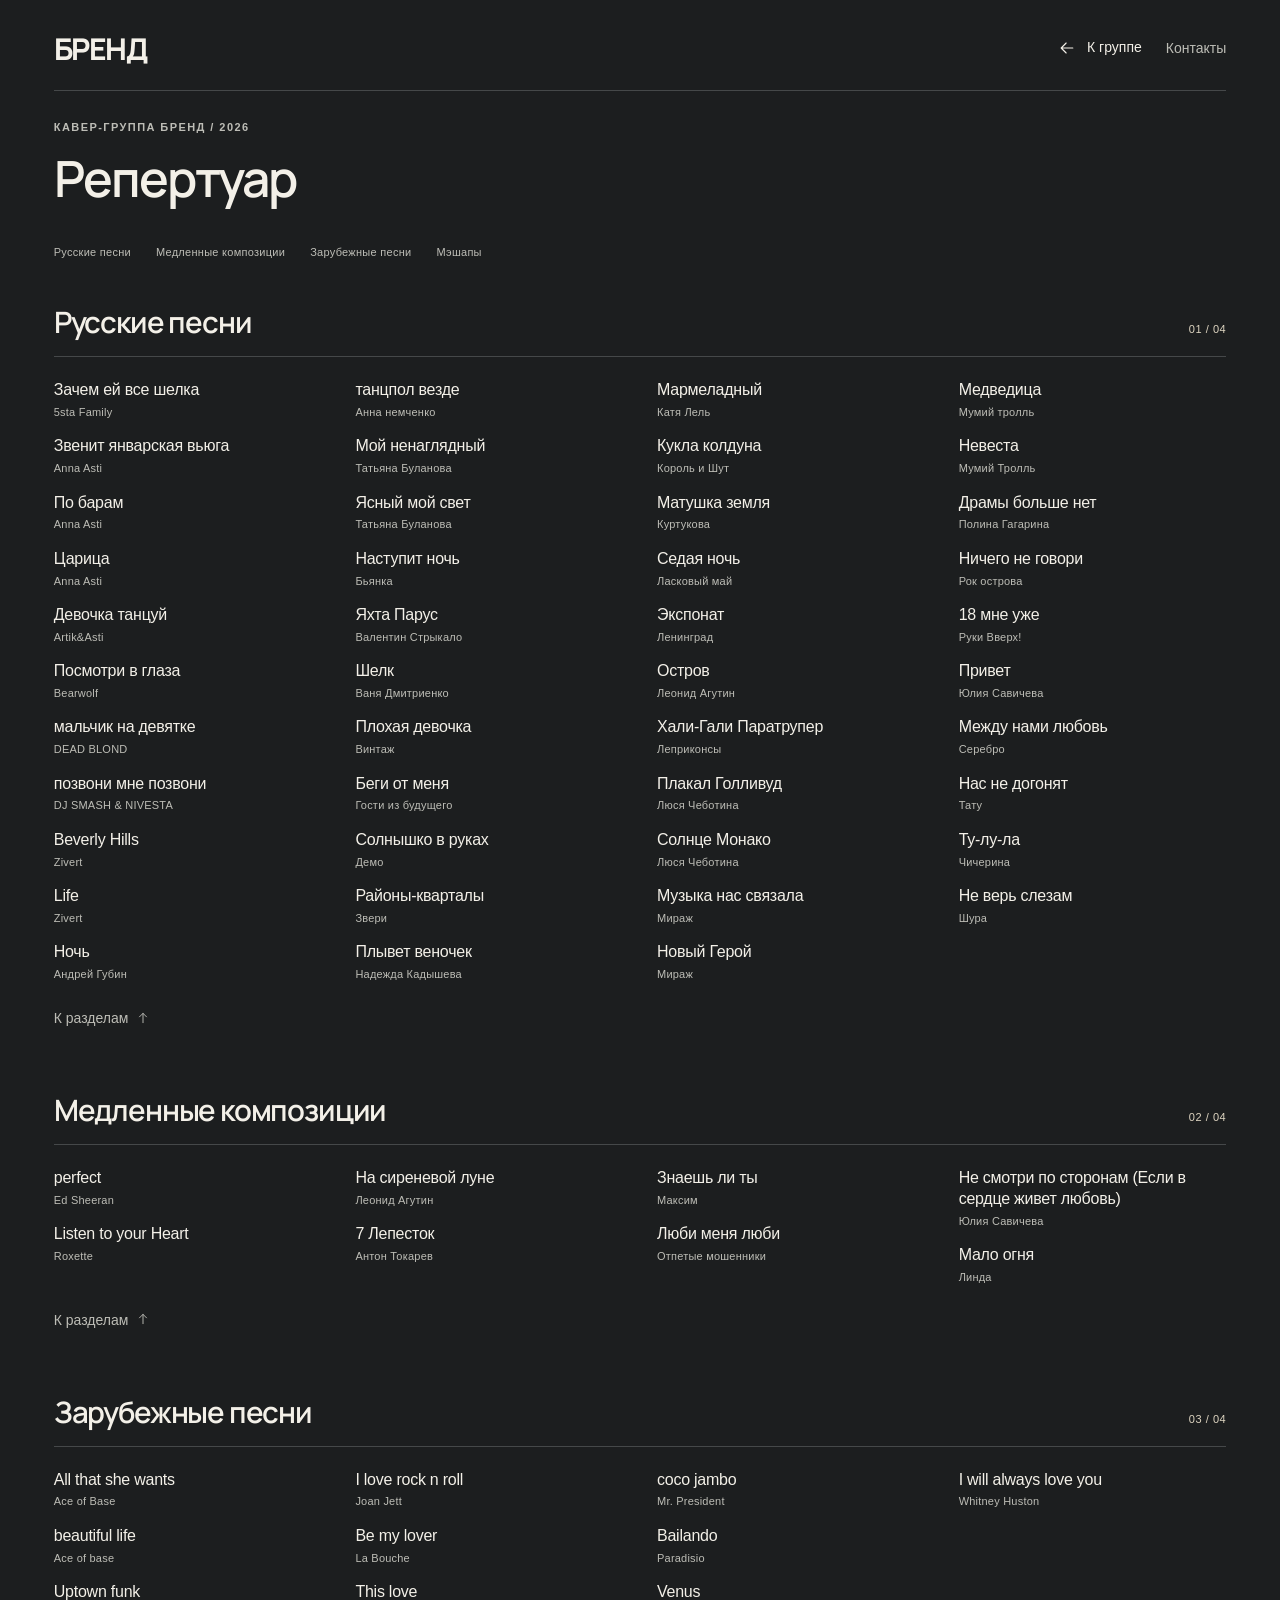
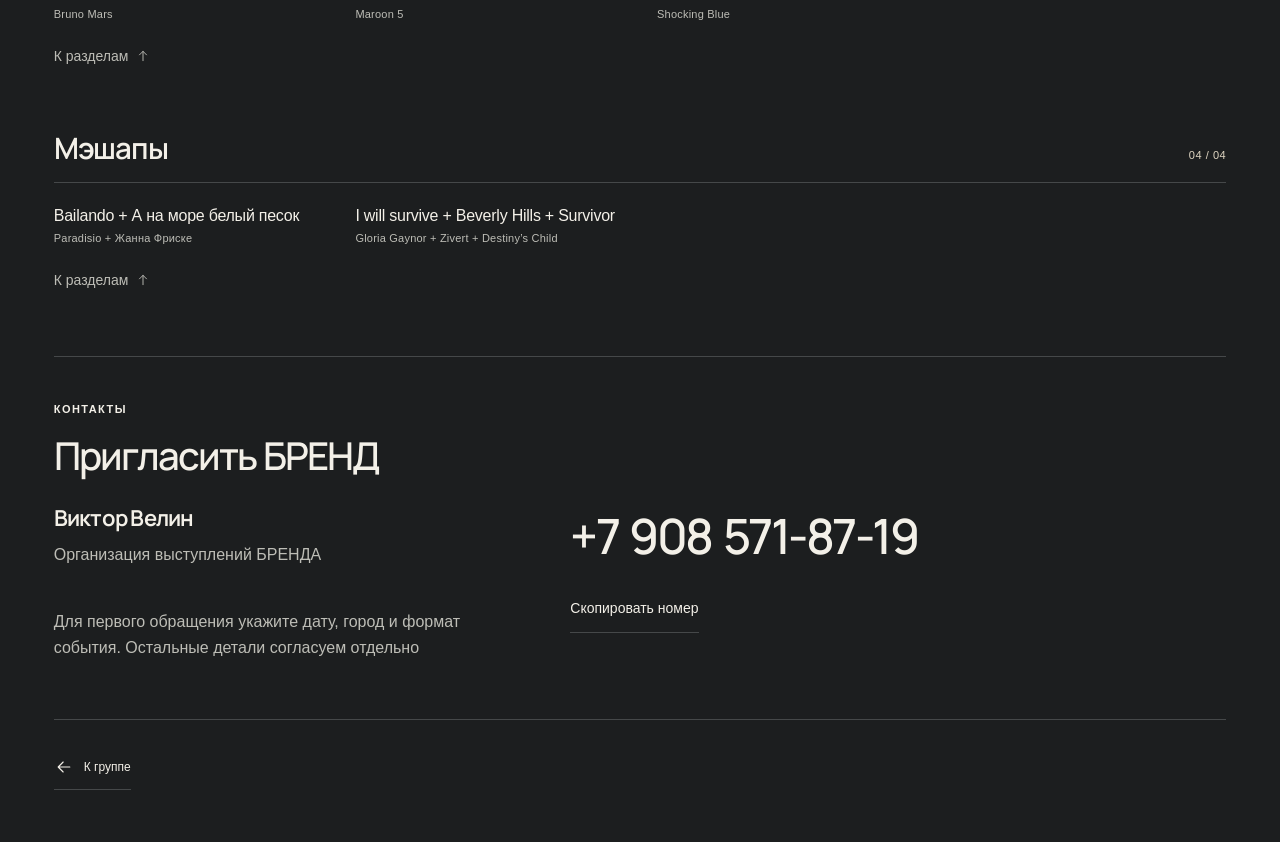
==== commit b185ed7f: "Replace text control symbols with inline SVG icons" ====
--- a/brend-repertoire.html
+++ b/brend-repertoire.html
@@ -1,5 +1,5 @@
 <!doctype html>
-<html lang="ru"><head><meta charset="utf-8"><meta name="viewport" content="width=device-width,initial-scale=1"><meta name="robots" content="noindex,nofollow"><meta name="theme-color" content="#1c1e1f"><meta name="color-scheme" content="dark"><title>Репертуар — БРЕНД</title><meta name="description" content="Полный репертуар кавер-группы БРЕНД"><link rel="stylesheet" href="styles.css?v=20261109-contacts"><link rel="stylesheet" href="repertoire.css?v=20261109-contacts"><link rel="icon" href="data:image/svg+xml,%3Csvg%20xmlns%3D%22http%3A%2F%2Fwww.w3.org%2F2000%2Fsvg%22%20viewBox%3D%220%200%2048%2048%22%3E%3Crect%20width%3D%2248%22%20height%3D%2248%22%20rx%3D%228%22%20fill%3D%22%2320201e%22%2F%3E%3Cpath%20d%3D%22M14%2014l20%2020m0-20L14%2034%22%20stroke%3D%22%23f3f0e9%22%20stroke-width%3D%223%22%2F%3E%3C%2Fsvg%3E"><script src="app.js?v=20261109-contacts" defer></script></head><body class="repertoire-page brend"><a class="skip" href="#main">К содержимому</a><main id="main" class="rep-shell"><header class="rep-header"><a class="rep-brand" href="brend.html" aria-label="БРЕНД — на страницу группы">БРЕНД</a><nav class="rep-navigation" aria-label="Навигация страницы"><a class="rep-back" href="brend.html"><svg viewBox="0 0 24 24" fill="none" aria-hidden="true"><path d="M19 12H5m6-6-6 6 6 6" stroke="currentColor" stroke-width="1.3" stroke-linecap="round" stroke-linejoin="round"/></svg><span>К группе</span></a><a class="rep-contact-link" href="#contacts">Контакты</a></nav></header><div class="rep-intro"><p class="eyebrow">КАВЕР-ГРУППА БРЕНД / 2026</p><h1>Репертуар</h1></div><div class="catalog-tools" id="categories"><nav class="category-links" aria-label="Категории репертуара"><a href="#category-01">Русские песни</a><a href="#category-02">Медленные композиции</a><a href="#category-03">Зарубежные песни</a><a href="#category-04">Мэшапы</a></nav></div><div class="catalog-sections"><section class="rep-section" id="category-01" aria-labelledby="category-title-01"><header class="rep-section-head"><h2 id="category-title-01">Русские песни</h2><span class="rep-section-index">01 / 04</span></header><ol class="rep-songs" aria-label="Русские песни"><li class="rep-song" data-song-id="brend-p003"><span class="rep-song-title">Зачем ей все шелка</span><span class="rep-song-artist">5sta Family</span></li><li class="rep-song" data-song-id="brend-p004"><span class="rep-song-title">Звенит январская вьюга</span><span class="rep-song-artist">Anna Asti</span></li><li class="rep-song" data-song-id="brend-p005"><span class="rep-song-title">По барам</span><span class="rep-song-artist">Anna Asti</span></li><li class="rep-song" data-song-id="brend-p006"><span class="rep-song-title">Царица</span><span class="rep-song-artist">Anna Asti</span></li><li class="rep-song" data-song-id="brend-p007"><span class="rep-song-title">Девочка танцуй</span><span class="rep-song-artist">Artik&amp;Asti</span></li><li class="rep-song" data-song-id="brend-p008"><span class="rep-song-title">Посмотри в глаза</span><span class="rep-song-artist">Bearwolf</span></li><li class="rep-song" data-song-id="brend-p009"><span class="rep-song-title">мальчик на девятке</span><span class="rep-song-artist">DEAD BLOND</span></li><li class="rep-song" data-song-id="brend-p010"><span class="rep-song-title">позвони мне позвони</span><span class="rep-song-artist">DJ SMASH &amp; NIVESTA</span></li><li class="rep-song" data-song-id="brend-p011"><span class="rep-song-title">Beverly Hills</span><span class="rep-song-artist">Zivert</span></li><li class="rep-song" data-song-id="brend-p012"><span class="rep-song-title">Life</span><span class="rep-song-artist">Zivert</span></li><li class="rep-song" data-song-id="brend-p013"><span class="rep-song-title">Ночь</span><span class="rep-song-artist">Андрей Губин</span></li><li class="rep-song" data-song-id="brend-p014"><span class="rep-song-title">танцпол везде</span><span class="rep-song-artist">Анна немченко</span></li><li class="rep-song" data-song-id="brend-p015"><span class="rep-song-title">Мой ненаглядный</span><span class="rep-song-artist">Татьяна Буланова</span></li><li class="rep-song" data-song-id="brend-p016"><span class="rep-song-title">Ясный мой свет</span><span class="rep-song-artist">Татьяна Буланова</span></li><li class="rep-song" data-song-id="brend-p017"><span class="rep-song-title">Наступит ночь</span><span class="rep-song-artist">Бьянка</span></li><li class="rep-song" data-song-id="brend-p018"><span class="rep-song-title">Яхта Парус</span><span class="rep-song-artist">Валентин Стрыкало</span></li><li class="rep-song" data-song-id="brend-p019"><span class="rep-song-title">Шелк</span><span class="rep-song-artist">Ваня Дмитриенко</span></li><li class="rep-song" data-song-id="brend-p020"><span class="rep-song-title">Плохая девочка</span><span class="rep-song-artist">Винтаж</span></li><li class="rep-song" data-song-id="brend-p021"><span class="rep-song-title">Беги от меня</span><span class="rep-song-artist">Гости из будущего</span></li><li class="rep-song" data-song-id="brend-p022"><span class="rep-song-title">Солнышко в руках</span><span class="rep-song-artist">Демо</span></li><li class="rep-song" data-song-id="brend-p023"><span class="rep-song-title">Районы-кварталы</span><span class="rep-song-artist">Звери</span></li><li class="rep-song" data-song-id="brend-p024"><span class="rep-song-title">Плывет веночек</span><span class="rep-song-artist">Надежда Кадышева</span></li><li class="rep-song" data-song-id="brend-p025"><span class="rep-song-title">Мармеладный</span><span class="rep-song-artist">Катя Лель</span></li><li class="rep-song" data-song-id="brend-p026"><span class="rep-song-title">Кукла колдуна</span><span class="rep-song-artist">Король и Шут</span></li><li class="rep-song" data-song-id="brend-p027"><span class="rep-song-title">Матушка земля</span><span class="rep-song-artist">Куртукова</span></li><li class="rep-song" data-song-id="brend-p028"><span class="rep-song-title">Седая ночь</span><span class="rep-song-artist">Ласковый май</span></li><li class="rep-song" data-song-id="brend-p029"><span class="rep-song-title">Экспонат</span><span class="rep-song-artist">Ленинград</span></li><li class="rep-song" data-song-id="brend-p030"><span class="rep-song-title">Остров</span><span class="rep-song-artist">Леонид Агутин</span></li><li class="rep-song" data-song-id="brend-p031"><span class="rep-song-title">Хали-Гали Паратрупер</span><span class="rep-song-artist">Леприконсы</span></li><li class="rep-song" data-song-id="brend-p032"><span class="rep-song-title">Плакал Голливуд</span><span class="rep-song-artist">Люся Чеботина</span></li><li class="rep-song" data-song-id="brend-p033"><span class="rep-song-title">Солнце Монако</span><span class="rep-song-artist">Люся Чеботина</span></li><li class="rep-song" data-song-id="brend-p034"><span class="rep-song-title">Музыка нас связала</span><span class="rep-song-artist">Мираж</span></li><li class="rep-song" data-song-id="brend-p035"><span class="rep-song-title">Новый Герой</span><span class="rep-song-artist">Мираж</span></li><li class="rep-song" data-song-id="brend-p036"><span class="rep-song-title">Медведица</span><span class="rep-song-artist">Мумий тролль</span></li><li class="rep-song" data-song-id="brend-p037"><span class="rep-song-title">Невеста</span><span class="rep-song-artist">Мумий Тролль</span></li><li class="rep-song" data-song-id="brend-p038"><span class="rep-song-title">Драмы больше нет</span><span class="rep-song-artist">Полина Гагарина</span></li><li class="rep-song" data-song-id="brend-p039"><span class="rep-song-title">Ничего не говори</span><span class="rep-song-artist">Рок острова</span></li><li class="rep-song" data-song-id="brend-p040"><span class="rep-song-title">18 мне уже</span><span class="rep-song-artist">Руки Вверх!</span></li><li class="rep-song" data-song-id="brend-p041"><span class="rep-song-title">Привет</span><span class="rep-song-artist">Юлия Савичева</span></li><li class="rep-song" data-song-id="brend-p042"><span class="rep-song-title">Между нами любовь</span><span class="rep-song-artist">Серебро</span></li><li class="rep-song" data-song-id="brend-p043"><span class="rep-song-title">Нас не догонят</span><span class="rep-song-artist">Тату</span></li><li class="rep-song" data-song-id="brend-p044"><span class="rep-song-title">Ту-лу-ла</span><span class="rep-song-artist">Чичерина</span></li><li class="rep-song" data-song-id="brend-p045"><span class="rep-song-title">Не верь слезам</span><span class="rep-song-artist">Шура</span></li></ol><a class="rep-to-categories" href="#categories">К разделам <span aria-hidden="true">↑</span></a></section><section class="rep-section" id="category-02" aria-labelledby="category-title-02"><header class="rep-section-head"><h2 id="category-title-02">Медленные композиции</h2><span class="rep-section-index">02 / 04</span></header><ol class="rep-songs" aria-label="Медленные композиции"><li class="rep-song" data-song-id="brend-p048"><span class="rep-song-title">perfect</span><span class="rep-song-artist">Ed Sheeran</span></li><li class="rep-song" data-song-id="brend-p049"><span class="rep-song-title">Listen to your Heart</span><span class="rep-song-artist">Roxette</span></li><li class="rep-song" data-song-id="brend-p050"><span class="rep-song-title">На сиреневой луне</span><span class="rep-song-artist">Леонид Агутин</span></li><li class="rep-song" data-song-id="brend-p051"><span class="rep-song-title">7 Лепесток</span><span class="rep-song-artist">Антон Токарев</span></li><li class="rep-song" data-song-id="brend-p052"><span class="rep-song-title">Знаешь ли ты</span><span class="rep-song-artist">Максим</span></li><li class="rep-song" data-song-id="brend-p053"><span class="rep-song-title">Люби меня люби</span><span class="rep-song-artist">Отпетые мошенники</span></li><li class="rep-song" data-song-id="brend-p054"><span class="rep-song-title">Не смотри по сторонам (Если в сердце живет любовь)</span><span class="rep-song-artist">Юлия Савичева</span></li><li class="rep-song" data-song-id="brend-p055"><span class="rep-song-title">Мало огня</span><span class="rep-song-artist">Линда</span></li></ol><a class="rep-to-categories" href="#categories">К разделам <span aria-hidden="true">↑</span></a></section><section class="rep-section" id="category-03" aria-labelledby="category-title-03"><header class="rep-section-head"><h2 id="category-title-03">Зарубежные песни</h2><span class="rep-section-index">03 / 04</span></header><ol class="rep-songs" aria-label="Зарубежные песни"><li class="rep-song" data-song-id="brend-p058"><span class="rep-song-title">All that she wants</span><span class="rep-song-artist">Ace of Base</span></li><li class="rep-song" data-song-id="brend-p059"><span class="rep-song-title">beautiful life</span><span class="rep-song-artist">Ace of base</span></li><li class="rep-song" data-song-id="brend-p060"><span class="rep-song-title">Uptown funk</span><span class="rep-song-artist">Bruno Mars</span></li><li class="rep-song" data-song-id="brend-p061"><span class="rep-song-title">I love rock n roll</span><span class="rep-song-artist">Joan Jett</span></li><li class="rep-song" data-song-id="brend-p062"><span class="rep-song-title">Be my lover</span><span class="rep-song-artist">La Bouche</span></li><li class="rep-song" data-song-id="brend-p063"><span class="rep-song-title">This love</span><span class="rep-song-artist">Maroon 5</span></li><li class="rep-song" data-song-id="brend-p064"><span class="rep-song-title">coco jambo</span><span class="rep-song-artist">Mr. President</span></li><li class="rep-song" data-song-id="brend-p065"><span class="rep-song-title">Bailando</span><span class="rep-song-artist">Paradisio</span></li><li class="rep-song" data-song-id="brend-p066"><span class="rep-song-title">Venus</span><span class="rep-song-artist">Shocking Blue</span></li><li class="rep-song" data-song-id="brend-p067"><span class="rep-song-title">I will always love you</span><span class="rep-song-artist">Whitney Huston</span></li></ol><a class="rep-to-categories" href="#categories">К разделам <span aria-hidden="true">↑</span></a></section><section class="rep-section" id="category-04" aria-labelledby="category-title-04"><header class="rep-section-head"><h2 id="category-title-04">Мэшапы</h2><span class="rep-section-index">04 / 04</span></header><ol class="rep-songs" aria-label="Мэшапы"><li class="rep-song" data-song-id="brend-p070"><span class="rep-song-title">Bailando + А на море белый песок</span><span class="rep-song-artist">Paradisio + Жанна Фриске</span></li><li class="rep-song" data-song-id="brend-p071"><span class="rep-song-title">I will survive + Beverly Hills + Survivor</span><span class="rep-song-artist">Gloria Gaynor + Zivert + Destiny’s Child</span></li></ol><a class="rep-to-categories" href="#categories">К разделам <span aria-hidden="true">↑</span></a></section></div>
+<html lang="ru"><head><meta charset="utf-8"><meta name="viewport" content="width=device-width,initial-scale=1"><meta name="robots" content="noindex,nofollow"><meta name="theme-color" content="#1c1e1f"><meta name="color-scheme" content="dark"><title>Репертуар — БРЕНД</title><meta name="description" content="Полный репертуар кавер-группы БРЕНД"><link rel="stylesheet" href="styles.css?v=20261111-svg-icons"><link rel="stylesheet" href="repertoire.css?v=20261109-contacts"><link rel="icon" href="data:image/svg+xml,%3Csvg%20xmlns%3D%22http%3A%2F%2Fwww.w3.org%2F2000%2Fsvg%22%20viewBox%3D%220%200%2048%2048%22%3E%3Crect%20width%3D%2248%22%20height%3D%2248%22%20rx%3D%228%22%20fill%3D%22%2320201e%22%2F%3E%3Cpath%20d%3D%22M14%2014l20%2020m0-20L14%2034%22%20stroke%3D%22%23f3f0e9%22%20stroke-width%3D%223%22%2F%3E%3C%2Fsvg%3E"><script src="app.js?v=20261109-contacts" defer></script></head><body class="repertoire-page brend"><a class="skip" href="#main">К содержимому</a><main id="main" class="rep-shell"><header class="rep-header"><a class="rep-brand" href="brend.html" aria-label="БРЕНД — на страницу группы">БРЕНД</a><nav class="rep-navigation" aria-label="Навигация страницы"><a class="rep-back" href="brend.html"><svg viewBox="0 0 24 24" fill="none" aria-hidden="true"><path d="M19 12H5m6-6-6 6 6 6" stroke="currentColor" stroke-width="1.3" stroke-linecap="round" stroke-linejoin="round"/></svg><span>К группе</span></a><a class="rep-contact-link" href="#contacts">Контакты</a></nav></header><div class="rep-intro"><p class="eyebrow">КАВЕР-ГРУППА БРЕНД / 2026</p><h1>Репертуар</h1></div><div class="catalog-tools" id="categories"><nav class="category-links" aria-label="Категории репертуара"><a href="#category-01">Русские песни</a><a href="#category-02">Медленные композиции</a><a href="#category-03">Зарубежные песни</a><a href="#category-04">Мэшапы</a></nav></div><div class="catalog-sections"><section class="rep-section" id="category-01" aria-labelledby="category-title-01"><header class="rep-section-head"><h2 id="category-title-01">Русские песни</h2><span class="rep-section-index">01 / 04</span></header><ol class="rep-songs" aria-label="Русские песни"><li class="rep-song" data-song-id="brend-p003"><span class="rep-song-title">Зачем ей все шелка</span><span class="rep-song-artist">5sta Family</span></li><li class="rep-song" data-song-id="brend-p004"><span class="rep-song-title">Звенит январская вьюга</span><span class="rep-song-artist">Anna Asti</span></li><li class="rep-song" data-song-id="brend-p005"><span class="rep-song-title">По барам</span><span class="rep-song-artist">Anna Asti</span></li><li class="rep-song" data-song-id="brend-p006"><span class="rep-song-title">Царица</span><span class="rep-song-artist">Anna Asti</span></li><li class="rep-song" data-song-id="brend-p007"><span class="rep-song-title">Девочка танцуй</span><span class="rep-song-artist">Artik&amp;Asti</span></li><li class="rep-song" data-song-id="brend-p008"><span class="rep-song-title">Посмотри в глаза</span><span class="rep-song-artist">Bearwolf</span></li><li class="rep-song" data-song-id="brend-p009"><span class="rep-song-title">мальчик на девятке</span><span class="rep-song-artist">DEAD BLOND</span></li><li class="rep-song" data-song-id="brend-p010"><span class="rep-song-title">позвони мне позвони</span><span class="rep-song-artist">DJ SMASH &amp; NIVESTA</span></li><li class="rep-song" data-song-id="brend-p011"><span class="rep-song-title">Beverly Hills</span><span class="rep-song-artist">Zivert</span></li><li class="rep-song" data-song-id="brend-p012"><span class="rep-song-title">Life</span><span class="rep-song-artist">Zivert</span></li><li class="rep-song" data-song-id="brend-p013"><span class="rep-song-title">Ночь</span><span class="rep-song-artist">Андрей Губин</span></li><li class="rep-song" data-song-id="brend-p014"><span class="rep-song-title">танцпол везде</span><span class="rep-song-artist">Анна немченко</span></li><li class="rep-song" data-song-id="brend-p015"><span class="rep-song-title">Мой ненаглядный</span><span class="rep-song-artist">Татьяна Буланова</span></li><li class="rep-song" data-song-id="brend-p016"><span class="rep-song-title">Ясный мой свет</span><span class="rep-song-artist">Татьяна Буланова</span></li><li class="rep-song" data-song-id="brend-p017"><span class="rep-song-title">Наступит ночь</span><span class="rep-song-artist">Бьянка</span></li><li class="rep-song" data-song-id="brend-p018"><span class="rep-song-title">Яхта Парус</span><span class="rep-song-artist">Валентин Стрыкало</span></li><li class="rep-song" data-song-id="brend-p019"><span class="rep-song-title">Шелк</span><span class="rep-song-artist">Ваня Дмитриенко</span></li><li class="rep-song" data-song-id="brend-p020"><span class="rep-song-title">Плохая девочка</span><span class="rep-song-artist">Винтаж</span></li><li class="rep-song" data-song-id="brend-p021"><span class="rep-song-title">Беги от меня</span><span class="rep-song-artist">Гости из будущего</span></li><li class="rep-song" data-song-id="brend-p022"><span class="rep-song-title">Солнышко в руках</span><span class="rep-song-artist">Демо</span></li><li class="rep-song" data-song-id="brend-p023"><span class="rep-song-title">Районы-кварталы</span><span class="rep-song-artist">Звери</span></li><li class="rep-song" data-song-id="brend-p024"><span class="rep-song-title">Плывет веночек</span><span class="rep-song-artist">Надежда Кадышева</span></li><li class="rep-song" data-song-id="brend-p025"><span class="rep-song-title">Мармеладный</span><span class="rep-song-artist">Катя Лель</span></li><li class="rep-song" data-song-id="brend-p026"><span class="rep-song-title">Кукла колдуна</span><span class="rep-song-artist">Король и Шут</span></li><li class="rep-song" data-song-id="brend-p027"><span class="rep-song-title">Матушка земля</span><span class="rep-song-artist">Куртукова</span></li><li class="rep-song" data-song-id="brend-p028"><span class="rep-song-title">Седая ночь</span><span class="rep-song-artist">Ласковый май</span></li><li class="rep-song" data-song-id="brend-p029"><span class="rep-song-title">Экспонат</span><span class="rep-song-artist">Ленинград</span></li><li class="rep-song" data-song-id="brend-p030"><span class="rep-song-title">Остров</span><span class="rep-song-artist">Леонид Агутин</span></li><li class="rep-song" data-song-id="brend-p031"><span class="rep-song-title">Хали-Гали Паратрупер</span><span class="rep-song-artist">Леприконсы</span></li><li class="rep-song" data-song-id="brend-p032"><span class="rep-song-title">Плакал Голливуд</span><span class="rep-song-artist">Люся Чеботина</span></li><li class="rep-song" data-song-id="brend-p033"><span class="rep-song-title">Солнце Монако</span><span class="rep-song-artist">Люся Чеботина</span></li><li class="rep-song" data-song-id="brend-p034"><span class="rep-song-title">Музыка нас связала</span><span class="rep-song-artist">Мираж</span></li><li class="rep-song" data-song-id="brend-p035"><span class="rep-song-title">Новый Герой</span><span class="rep-song-artist">Мираж</span></li><li class="rep-song" data-song-id="brend-p036"><span class="rep-song-title">Медведица</span><span class="rep-song-artist">Мумий тролль</span></li><li class="rep-song" data-song-id="brend-p037"><span class="rep-song-title">Невеста</span><span class="rep-song-artist">Мумий Тролль</span></li><li class="rep-song" data-song-id="brend-p038"><span class="rep-song-title">Драмы больше нет</span><span class="rep-song-artist">Полина Гагарина</span></li><li class="rep-song" data-song-id="brend-p039"><span class="rep-song-title">Ничего не говори</span><span class="rep-song-artist">Рок острова</span></li><li class="rep-song" data-song-id="brend-p040"><span class="rep-song-title">18 мне уже</span><span class="rep-song-artist">Руки Вверх!</span></li><li class="rep-song" data-song-id="brend-p041"><span class="rep-song-title">Привет</span><span class="rep-song-artist">Юлия Савичева</span></li><li class="rep-song" data-song-id="brend-p042"><span class="rep-song-title">Между нами любовь</span><span class="rep-song-artist">Серебро</span></li><li class="rep-song" data-song-id="brend-p043"><span class="rep-song-title">Нас не догонят</span><span class="rep-song-artist">Тату</span></li><li class="rep-song" data-song-id="brend-p044"><span class="rep-song-title">Ту-лу-ла</span><span class="rep-song-artist">Чичерина</span></li><li class="rep-song" data-song-id="brend-p045"><span class="rep-song-title">Не верь слезам</span><span class="rep-song-artist">Шура</span></li></ol><a class="rep-to-categories" href="#categories">К разделам <span aria-hidden="true"><svg class="ui-icon ui-icon--arrow-up" xmlns="http://www.w3.org/2000/svg" viewBox="0 0 24 24" width="24" height="24" aria-hidden="true" focusable="false"><path d="M12 20V4m-6 6 6-6 6 6" fill="none" stroke="currentColor" stroke-width="1.6" stroke-linecap="round" stroke-linejoin="round"/></svg></span></a></section><section class="rep-section" id="category-02" aria-labelledby="category-title-02"><header class="rep-section-head"><h2 id="category-title-02">Медленные композиции</h2><span class="rep-section-index">02 / 04</span></header><ol class="rep-songs" aria-label="Медленные композиции"><li class="rep-song" data-song-id="brend-p048"><span class="rep-song-title">perfect</span><span class="rep-song-artist">Ed Sheeran</span></li><li class="rep-song" data-song-id="brend-p049"><span class="rep-song-title">Listen to your Heart</span><span class="rep-song-artist">Roxette</span></li><li class="rep-song" data-song-id="brend-p050"><span class="rep-song-title">На сиреневой луне</span><span class="rep-song-artist">Леонид Агутин</span></li><li class="rep-song" data-song-id="brend-p051"><span class="rep-song-title">7 Лепесток</span><span class="rep-song-artist">Антон Токарев</span></li><li class="rep-song" data-song-id="brend-p052"><span class="rep-song-title">Знаешь ли ты</span><span class="rep-song-artist">Максим</span></li><li class="rep-song" data-song-id="brend-p053"><span class="rep-song-title">Люби меня люби</span><span class="rep-song-artist">Отпетые мошенники</span></li><li class="rep-song" data-song-id="brend-p054"><span class="rep-song-title">Не смотри по сторонам (Если в сердце живет любовь)</span><span class="rep-song-artist">Юлия Савичева</span></li><li class="rep-song" data-song-id="brend-p055"><span class="rep-song-title">Мало огня</span><span class="rep-song-artist">Линда</span></li></ol><a class="rep-to-categories" href="#categories">К разделам <span aria-hidden="true"><svg class="ui-icon ui-icon--arrow-up" xmlns="http://www.w3.org/2000/svg" viewBox="0 0 24 24" width="24" height="24" aria-hidden="true" focusable="false"><path d="M12 20V4m-6 6 6-6 6 6" fill="none" stroke="currentColor" stroke-width="1.6" stroke-linecap="round" stroke-linejoin="round"/></svg></span></a></section><section class="rep-section" id="category-03" aria-labelledby="category-title-03"><header class="rep-section-head"><h2 id="category-title-03">Зарубежные песни</h2><span class="rep-section-index">03 / 04</span></header><ol class="rep-songs" aria-label="Зарубежные песни"><li class="rep-song" data-song-id="brend-p058"><span class="rep-song-title">All that she wants</span><span class="rep-song-artist">Ace of Base</span></li><li class="rep-song" data-song-id="brend-p059"><span class="rep-song-title">beautiful life</span><span class="rep-song-artist">Ace of base</span></li><li class="rep-song" data-song-id="brend-p060"><span class="rep-song-title">Uptown funk</span><span class="rep-song-artist">Bruno Mars</span></li><li class="rep-song" data-song-id="brend-p061"><span class="rep-song-title">I love rock n roll</span><span class="rep-song-artist">Joan Jett</span></li><li class="rep-song" data-song-id="brend-p062"><span class="rep-song-title">Be my lover</span><span class="rep-song-artist">La Bouche</span></li><li class="rep-song" data-song-id="brend-p063"><span class="rep-song-title">This love</span><span class="rep-song-artist">Maroon 5</span></li><li class="rep-song" data-song-id="brend-p064"><span class="rep-song-title">coco jambo</span><span class="rep-song-artist">Mr. President</span></li><li class="rep-song" data-song-id="brend-p065"><span class="rep-song-title">Bailando</span><span class="rep-song-artist">Paradisio</span></li><li class="rep-song" data-song-id="brend-p066"><span class="rep-song-title">Venus</span><span class="rep-song-artist">Shocking Blue</span></li><li class="rep-song" data-song-id="brend-p067"><span class="rep-song-title">I will always love you</span><span class="rep-song-artist">Whitney Huston</span></li></ol><a class="rep-to-categories" href="#categories">К разделам <span aria-hidden="true"><svg class="ui-icon ui-icon--arrow-up" xmlns="http://www.w3.org/2000/svg" viewBox="0 0 24 24" width="24" height="24" aria-hidden="true" focusable="false"><path d="M12 20V4m-6 6 6-6 6 6" fill="none" stroke="currentColor" stroke-width="1.6" stroke-linecap="round" stroke-linejoin="round"/></svg></span></a></section><section class="rep-section" id="category-04" aria-labelledby="category-title-04"><header class="rep-section-head"><h2 id="category-title-04">Мэшапы</h2><span class="rep-section-index">04 / 04</span></header><ol class="rep-songs" aria-label="Мэшапы"><li class="rep-song" data-song-id="brend-p070"><span class="rep-song-title">Bailando + А на море белый песок</span><span class="rep-song-artist">Paradisio + Жанна Фриске</span></li><li class="rep-song" data-song-id="brend-p071"><span class="rep-song-title">I will survive + Beverly Hills + Survivor</span><span class="rep-song-artist">Gloria Gaynor + Zivert + Destiny’s Child</span></li></ol><a class="rep-to-categories" href="#categories">К разделам <span aria-hidden="true"><svg class="ui-icon ui-icon--arrow-up" xmlns="http://www.w3.org/2000/svg" viewBox="0 0 24 24" width="24" height="24" aria-hidden="true" focusable="false"><path d="M12 20V4m-6 6 6-6 6 6" fill="none" stroke="currentColor" stroke-width="1.6" stroke-linecap="round" stroke-linejoin="round"/></svg></span></a></section></div>
 <section class="contact-section contact-section--compact" id="contacts" aria-labelledby="contact-title">
   <div class="contact-heading"><p class="eyebrow">КОНТАКТЫ</p><h2 id="contact-title">Пригласить БРЕНД</h2></div>
   <div class="contact-person"><h3>Виктор Велин</h3><p>Организация выступлений БРЕНДА</p></div>
--- a/styles.css
+++ b/styles.css
@@ -288,7 +288,7 @@
 .organizer-header nav{gap:20px;font-size:13px}
 .organizer-header .header-contacts{font-weight:400;margin-left:10px}
 .hub-intro{display:grid;grid-template-columns:1.3fr 1fr;gap:48px;align-items:end}
-.hub-intro .hub-lead{font-size:16px;line-height:1.6;max-width:490px;margin:0;padding:0;color:var(--muted)}
+.hub-intro .hub-lead{font-size:16px;line-height:1.6;max-width:540px;margin:0;padding:0;color:var(--muted)}
 .hub-page .stage:hover img{transform:none}
 .stage-link{font-size:14px}
 .stage-text p{font-size:15px}
@@ -306,14 +306,17 @@
 .event-types h3,.preparation-steps h3,.band-terms h3{font-family:var(--display-font);font-size:18px;font-weight:650;letter-spacing:-.025em;line-height:1.3}
 .event-types p,.preparation-steps p,.producer-copy p,.terms-section>p,.band-description,.band-terms p{font-size:16px;line-height:1.65;color:var(--muted)}
 .event-types p{margin-top:12px;max-width:340px}
-.producer-section{display:grid;grid-template-columns:minmax(160px,.65fr) minmax(0,1.2fr) minmax(0,1fr);align-items:start;gap:36px}
-.producer-photo{margin:0;max-width:260px}
+.producer-section{display:grid;grid-template-columns:minmax(220px,.7fr) minmax(0,1.3fr);align-items:start;gap:48px clamp(32px,5vw,80px)}
+.producer-photo{margin:0;width:100%;max-width:320px}
 .producer-photo img{height:auto;width:100%}
 .producer-intro h2{font-size:clamp(30px,3vw,44px);line-height:1.12}
 .producer-role{font-size:16px;line-height:1.5;margin-top:16px}
-.producer-copy{margin-top:24px}
+.producer-intro{min-width:0}
+.producer-lead{font-family:var(--display-font);font-size:clamp(22px,2vw,28px);font-weight:500;line-height:1.35;letter-spacing:-.03em;margin-top:28px;max-width:740px}
+.producer-copy{margin-top:24px;max-width:740px}
+.producer-copy .producer-experience{font-size:14px;line-height:1.6;margin-top:24px;padding-top:20px;border-top:1px solid var(--line)}
 .producer-copy p+p{margin-top:16px}
-.preparation-steps{list-style:none;padding:0;margin:0;counter-reset:step}
+.preparation-steps{grid-column:1/-1;display:grid;grid-template-columns:repeat(3,minmax(0,1fr));gap:36px;list-style:none;padding:0;margin:0;counter-reset:step}
 .preparation-steps li{counter-increment:step;position:relative;border-top:1px solid var(--line);padding:20px 0 20px 32px}
 .preparation-steps li::before{content:counter(step,decimal-leading-zero);position:absolute;top:23px;left:0;font-size:11px;color:var(--muted)}
 .preparation-steps p{margin-top:10px}
@@ -338,6 +341,12 @@
 .band-page .hero-actions .button.primary small{color:inherit}
 .band-page .hero-actions .text-link{font-size:14px;min-height:48px;align-items:center}
 .band-description{margin-top:24px}
+.mybach .band-description p+p{margin-top:16px}
+.mybach .band-fact{margin-top:32px;padding-top:24px;border-top:1px solid var(--line)}
+.mybach .band-fact-value{display:flex;flex-wrap:wrap;align-items:center;gap:12px 20px}
+.mybach .band-fact-value strong{font-family:var(--display-font);font-size:clamp(2.5rem,4vw,3.5rem);font-weight:550;line-height:1;letter-spacing:-.045em}
+.mybach .band-fact-value span{font-size:1rem;line-height:1.5}
+.mybach .band-fact-date{font-size:.875rem;line-height:1.6;color:var(--muted);margin-top:14px}
 .band-terms{margin-top:28px;padding-top:24px;border-top:1px solid var(--line)}
 .band-terms p{margin-top:10px}
 .music-orbit .tags{gap:8px 18px}
@@ -357,7 +366,7 @@
  .organizer-header{gap:16px}.organizer-header nav{gap:14px}.organizer-header .header-contacts{margin-left:0}
  .organizer-header .organizer-brand small{font-size:11px}
  .hub-intro{gap:30px}.media-row.promo-row{grid-template-columns:88px minmax(0,1fr) auto 16px;gap:14px}.media-row>img{width:88px;height:60px}
- .producer-section{grid-template-columns:180px minmax(0,1fr);gap:28px}.preparation-steps{grid-column:1/-1;display:grid;grid-template-columns:repeat(3,minmax(0,1fr));gap:24px}
+ .producer-section{grid-template-columns:180px minmax(0,1fr);gap:28px}.producer-photo{grid-row:1;grid-column:1}.producer-intro{display:contents}.producer-heading{grid-row:1;grid-column:2;align-self:center}.producer-lead,.producer-copy{grid-column:1/-1;margin-top:0}.preparation-steps{gap:24px}
  .event-types{gap:24px}.event-types article+article{padding-left:24px}
 }
 @media(max-width:760px){
@@ -475,3 +484,6 @@
 
 .contact-status::before { content: "Не удалось скопировать. Выделите номер вручную"; visibility: hidden; grid-area: 1 / 1; }
 .contact-status-text { grid-area: 1 / 1; }
+
+/* Vector controls keep their shape and inherit the surrounding text color. */
+.ui-icon{display:inline-block;width:1em;height:1em;flex:none;vertical-align:-.125em;pointer-events:none}
